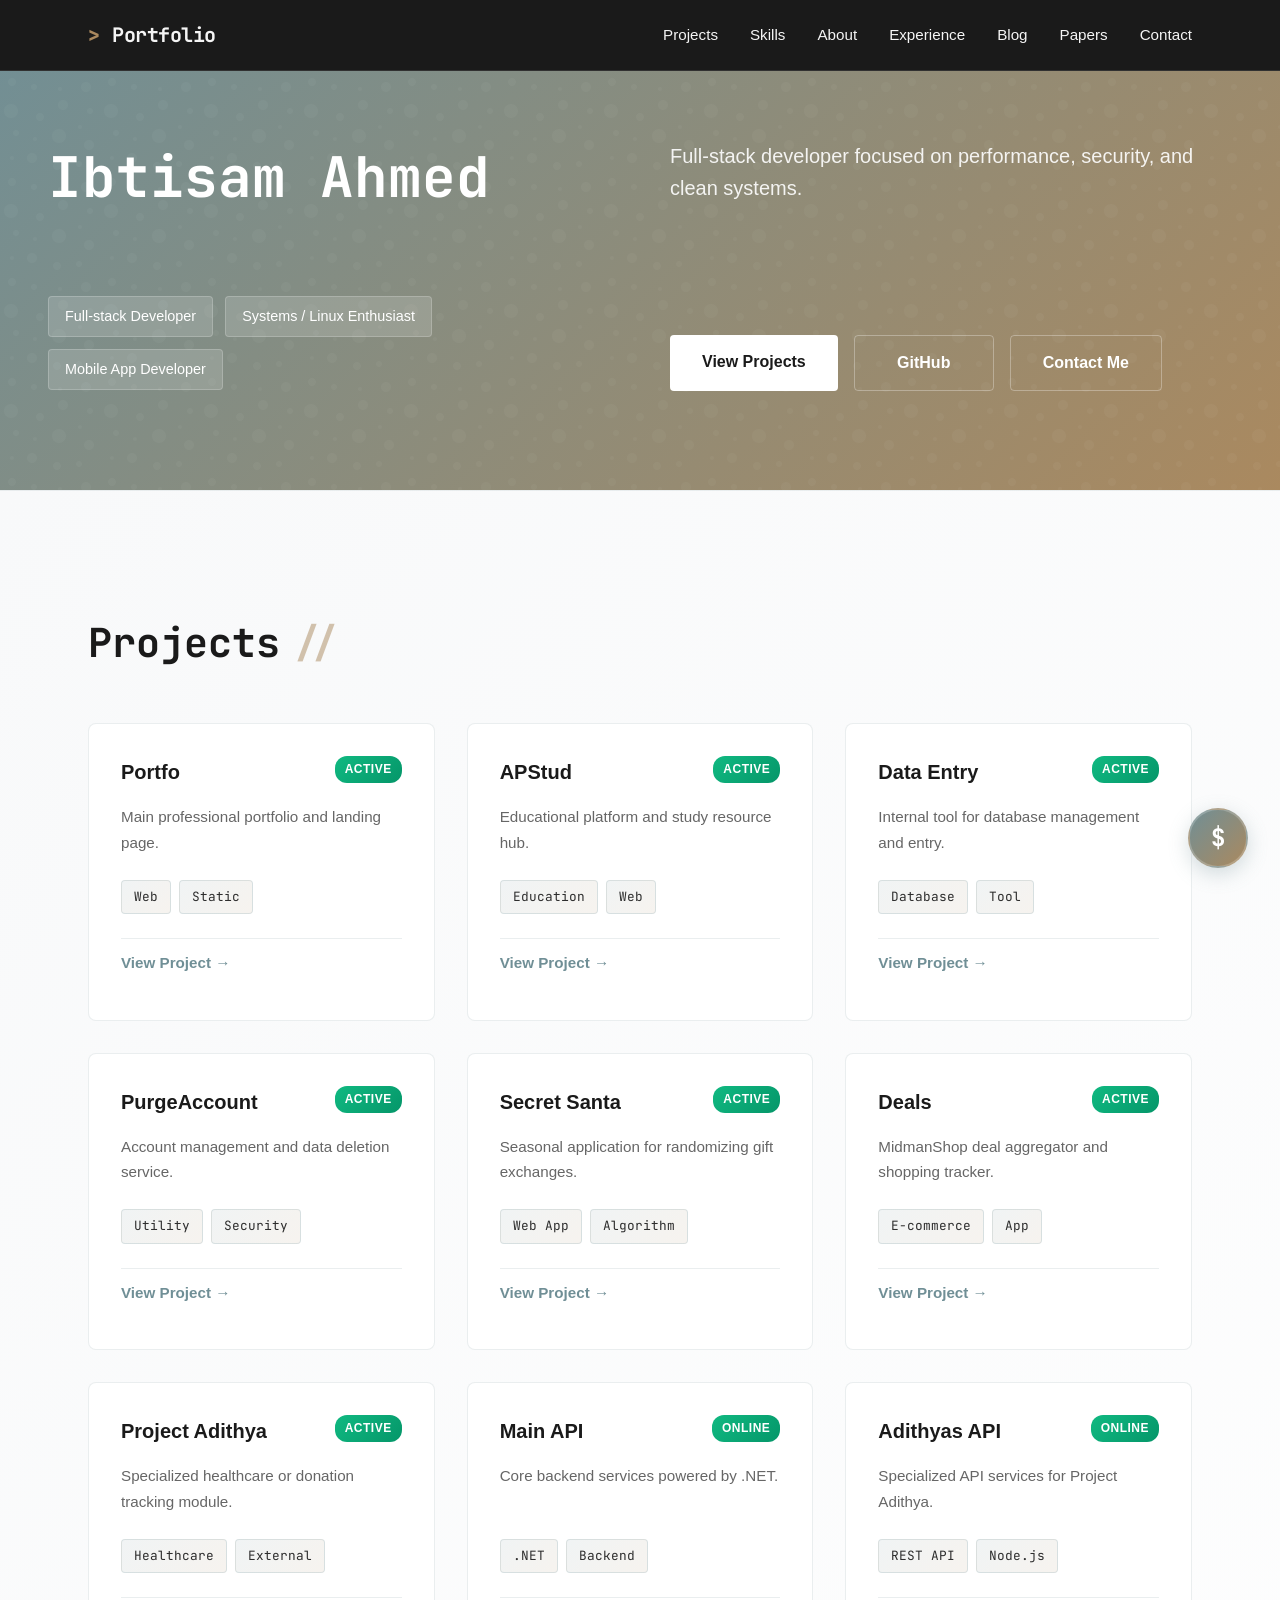
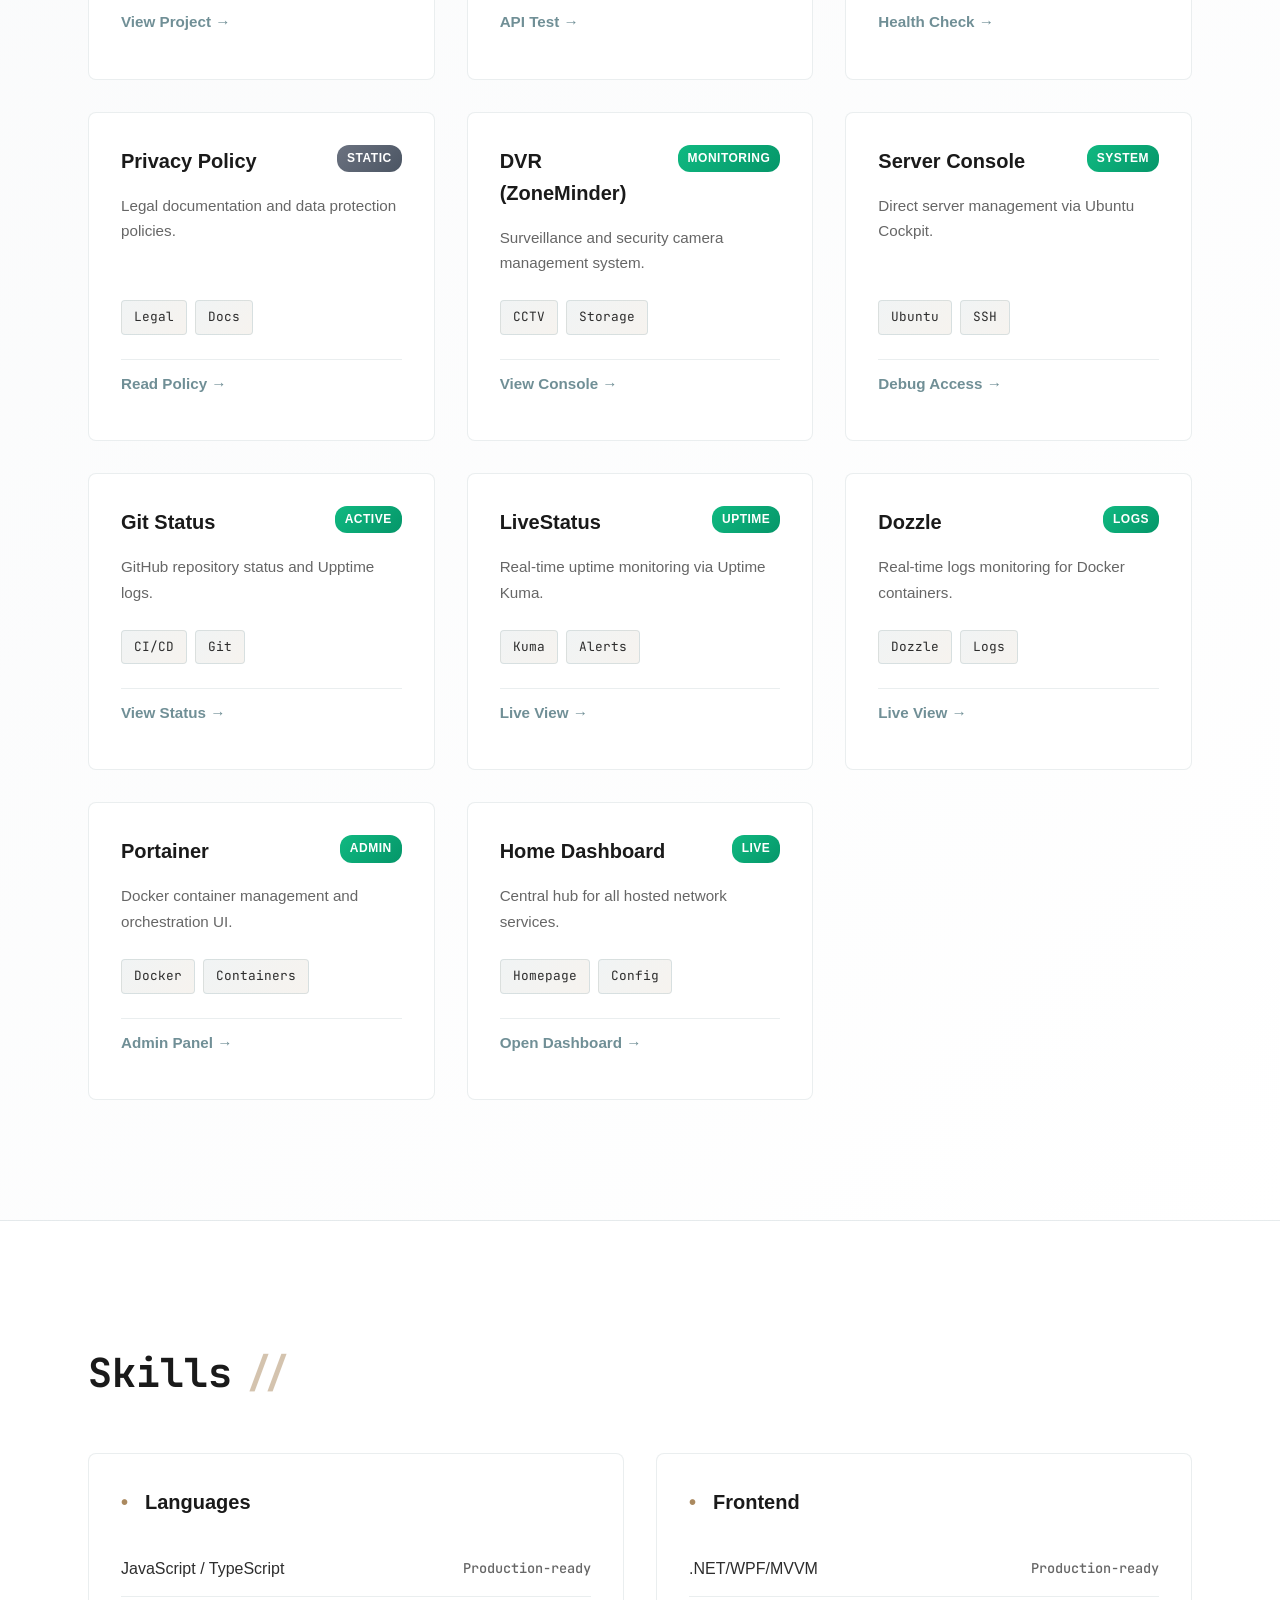
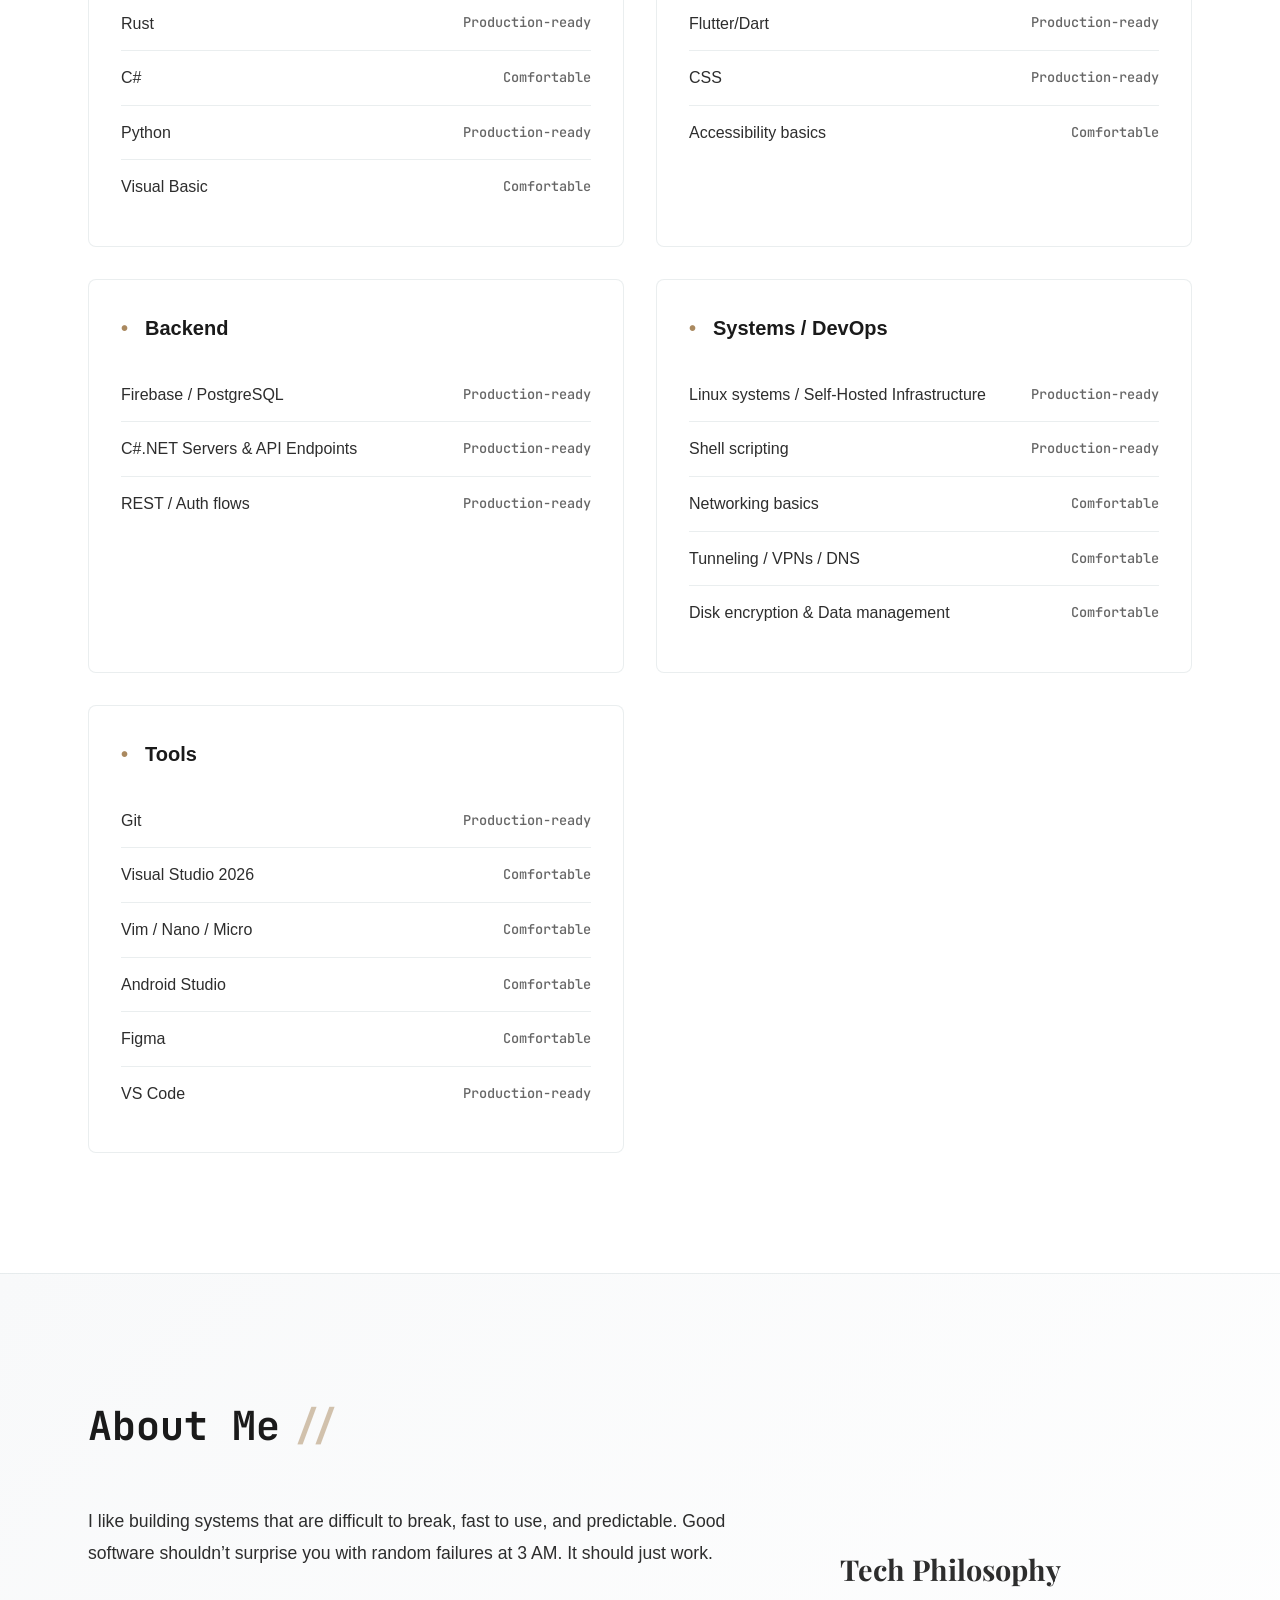
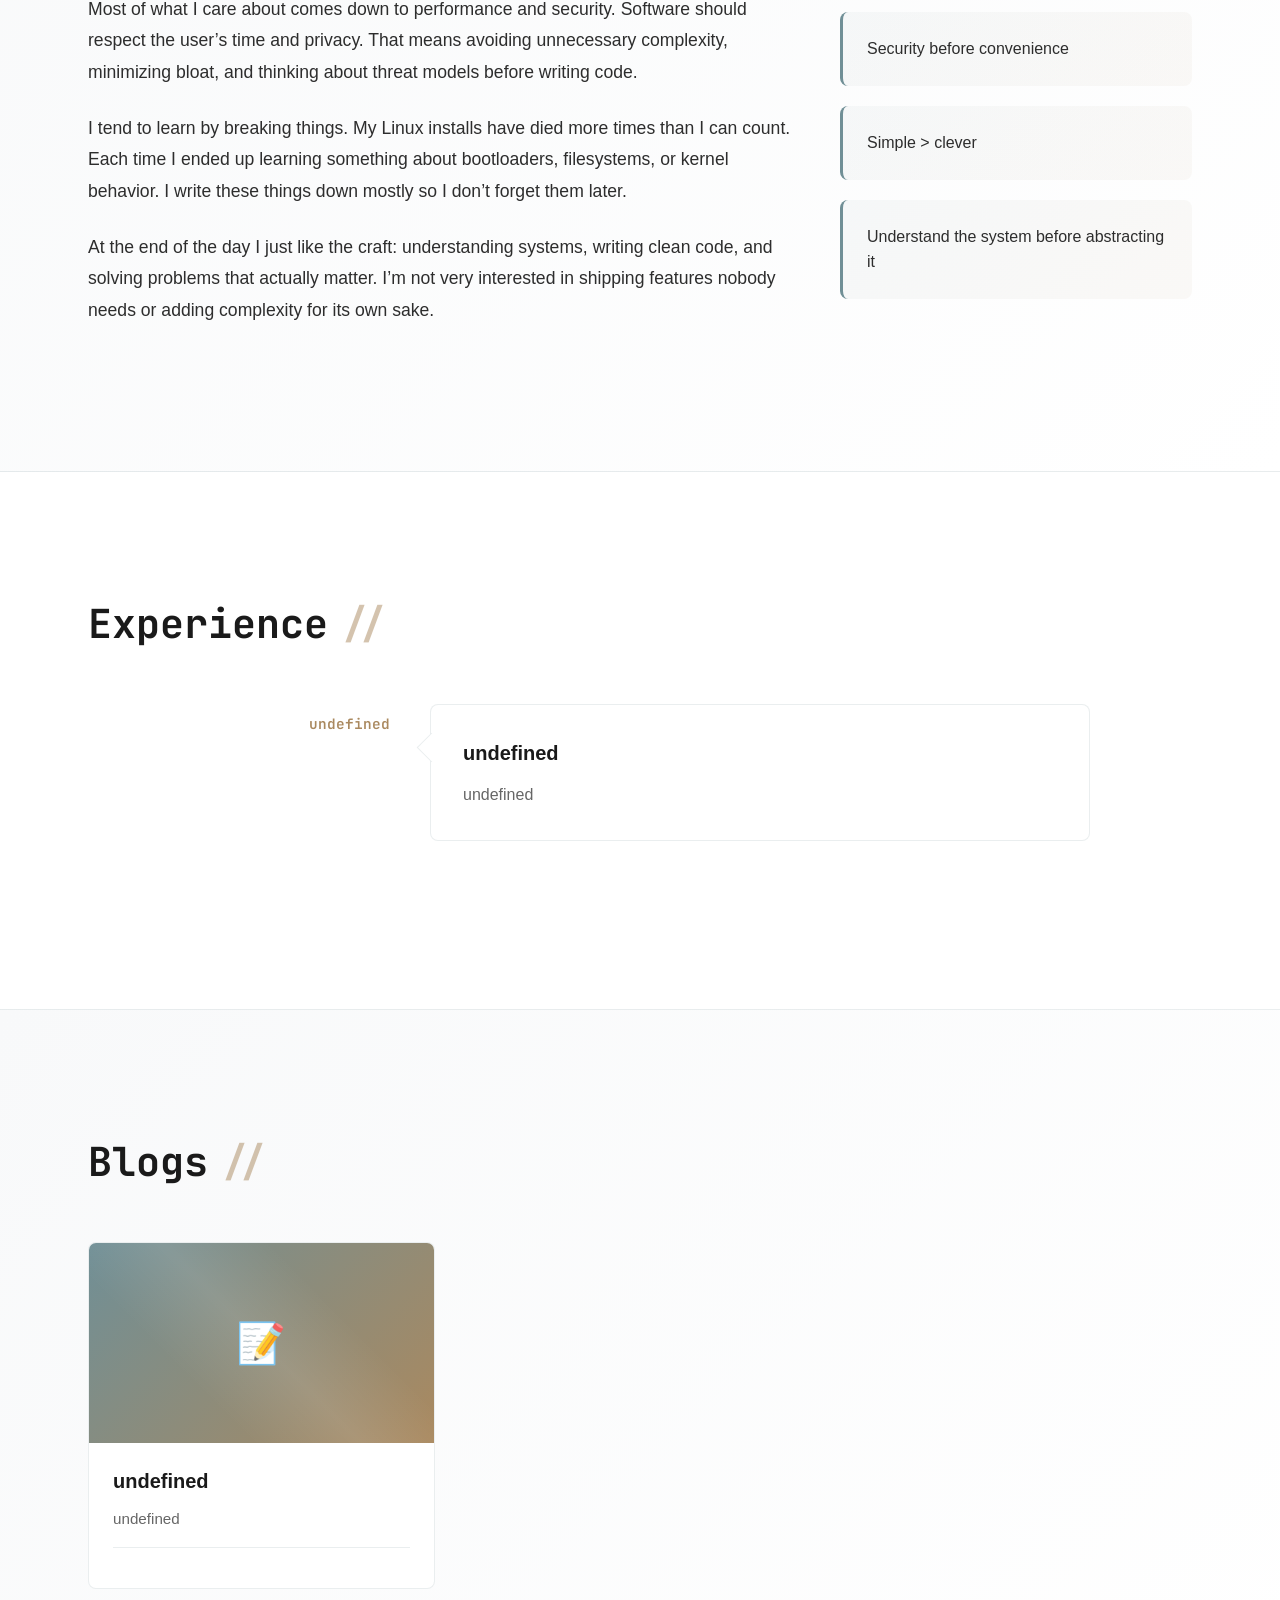
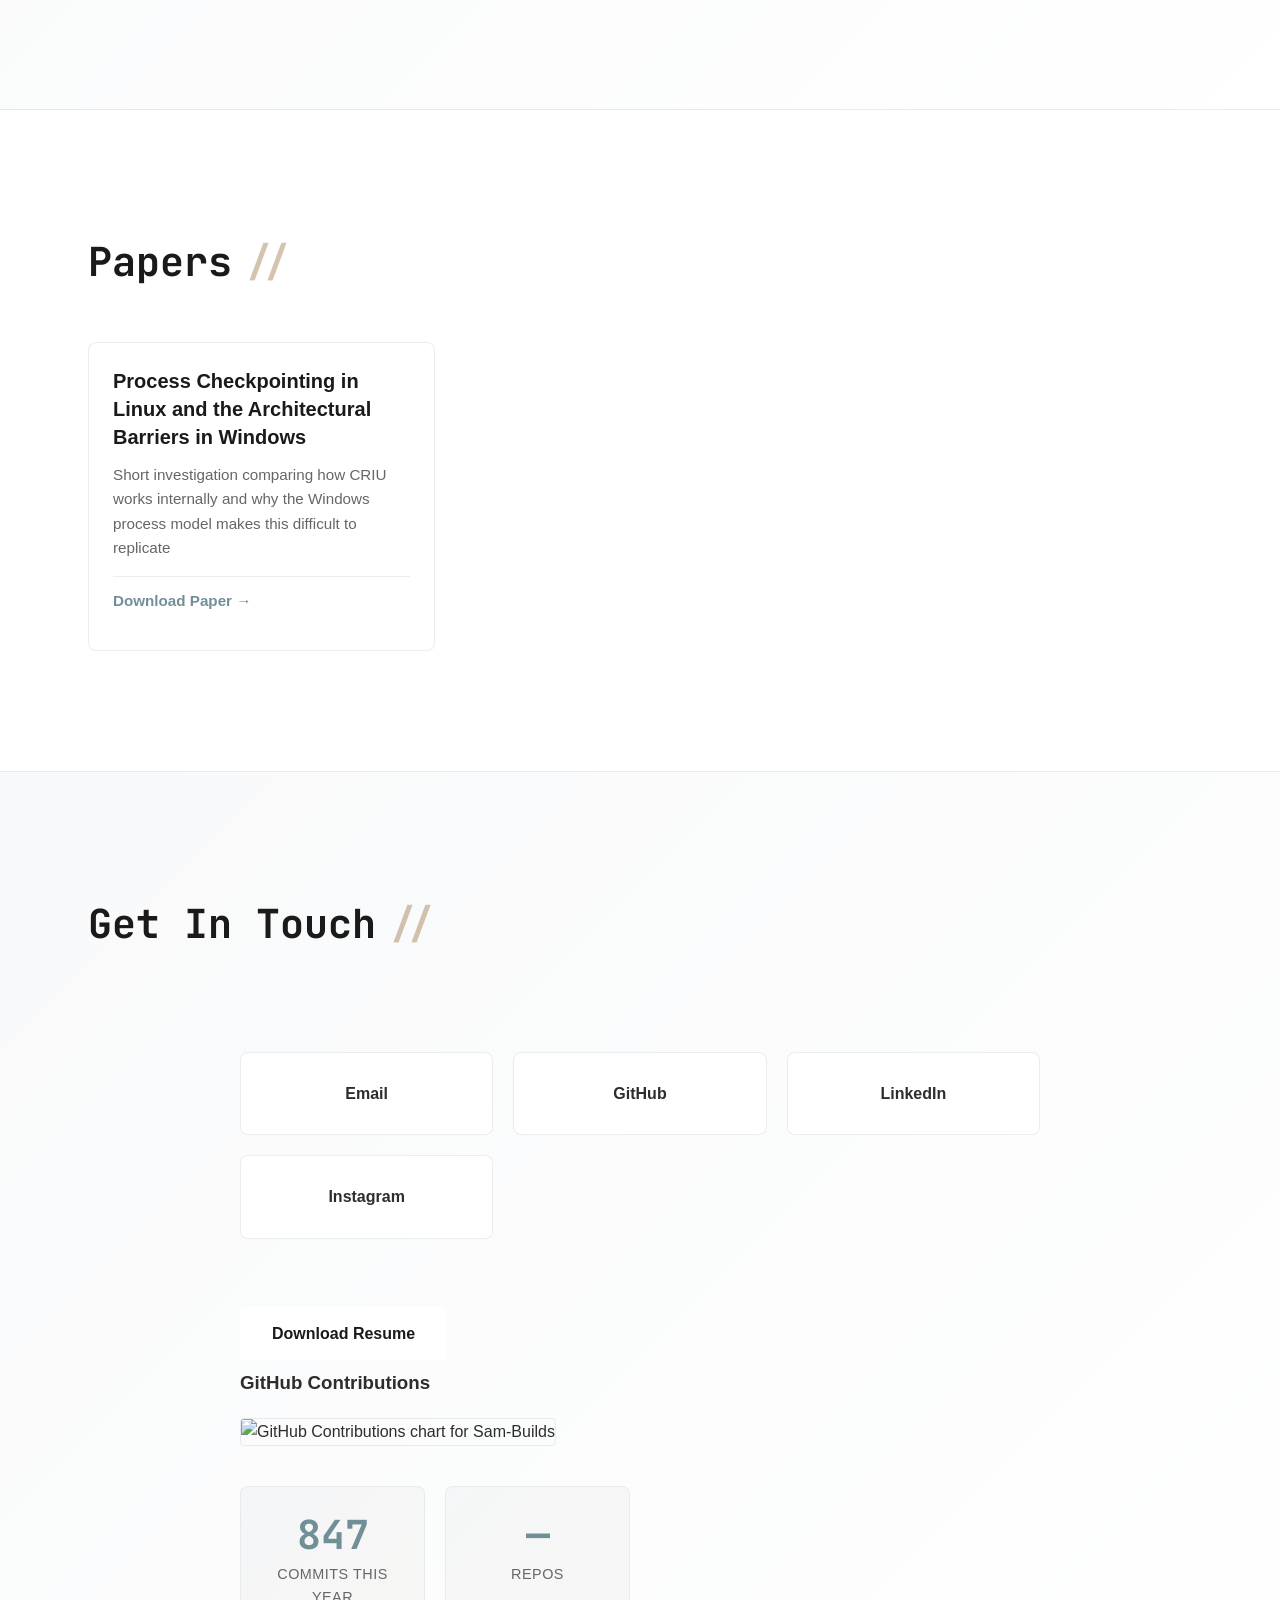
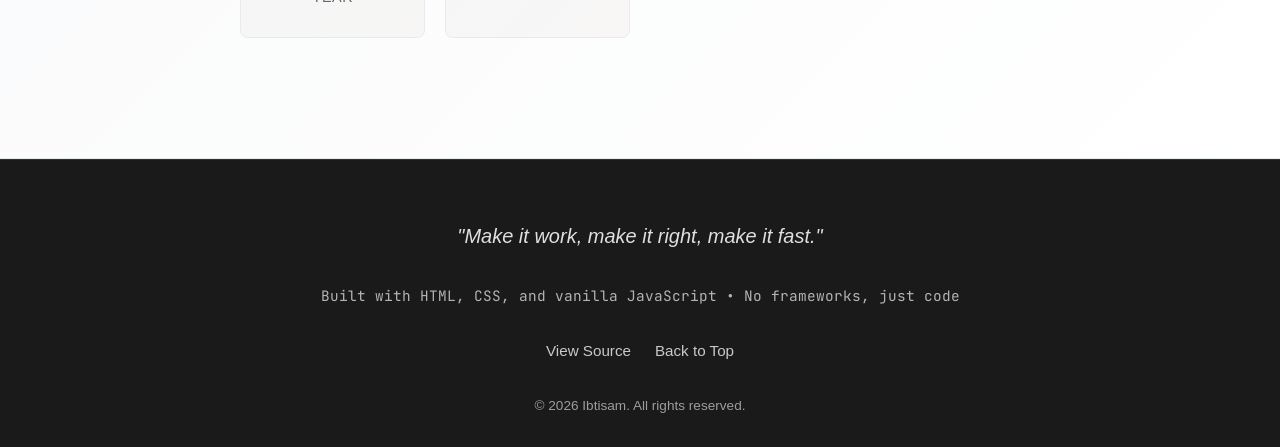
==== index.html @ 01027527 "Updated" ====
<!doctype html>
<html lang="en">
  <head>
    <meta charset="UTF-8" />
       <link rel="icon" type="image/svg+xml" href="/favicon.svg">

    <meta name="viewport" content="width=device-width, initial-scale=1.0" />
    <title>Sam - Full-stack DevDev</title>
    <link rel="preconnect" href="https://fonts.googleapis.com" />
    <link rel="preconnect" href="https://fonts.gstatic.com" crossorigin />
    <link
      href="https://fonts.googleapis.com/css2?family=Playfair+Display:wght@400;700;900&family=JetBrains+Mono:wght@400;600&family=Space+Mono:wght@400;700&display=swap"
      rel="stylesheet"
    />
    <style>
    :root {
  --gradient-start: #708f96;
  --gradient-end: #aa895f;
  --dark: #1a1a1a;
  --light: #f5f5f5;
  --accent: #aa895f;
  --text: #2d2d2d;
  --text-light: #666;
  --card-bg: #ffffff;
  --border: rgba(112, 143, 150, 0.15);
  --shadow: 0 4px 20px rgba(0, 0, 0, 0.08);
}

* {
  margin: 0;
  padding: 0;
  box-sizing: border-box;
}

html {
  font-size: 16px;
  scroll-behavior: smooth;
}

body {
  font-family: 'Inter', -apple-system, BlinkMacSystemFont, 'Segoe UI', Roboto, sans-serif;
  background: #f8f9fa;
  color: var(--text);
  line-height: 1.6;
  overflow-x: hidden;
  -webkit-font-smoothing: antialiased;
  -moz-osx-font-smoothing: grayscale;
}

/* Custom scrollbar - subtle quirk */
::-webkit-scrollbar {
  width: 8px;
}

::-webkit-scrollbar-track {
  background: #f1f1f1;
}

::-webkit-scrollbar-thumb {
  background: var(--gradient-start);
  border-radius: 4px;
}

::-webkit-scrollbar-thumb:hover {
  background: var(--gradient-end);
}

/* Container */
.container {
  width: 100%;
  max-width: 1200px;
  margin: 0 auto;
  padding: 0 24px;
}

/* Mobile-first breakpoints */
@media (min-width: 640px) { .container { padding: 0 32px; } }
@media (min-width: 1024px) { .container { padding: 0 48px; } }

/* Navigation */
nav {
  position: fixed;
  top: 0;
  width: 100%;
  background: var(--dark);
  z-index: 1000;
  border-bottom: 1px solid rgba(255, 255, 255, 0.1);
  padding: 0;
  transition: all 0.3s ease;
}

nav.scrolled {
  box-shadow: var(--shadow);
}

nav .container {
  display: flex;
  justify-content: space-between;
  align-items: center;
  height: 70px;
}

.logo {
  font-family: 'JetBrains Mono', monospace;
  font-size: 1.25rem;
  font-weight: 700;
  color: var(--light);
  text-decoration: none;
  letter-spacing: -0.5px;
  position: relative;
  padding-left: 24px;
}

.logo::before {
  content: '>';
  position: absolute;
  left: 0;
  color: var(--accent);
  font-weight: 900;
}

/* Desktop nav */
.nav-links {
  display: none;
  gap: 32px;
  list-style: none;
}

@media (min-width: 768px) {
  .nav-links {
    display: flex;
  }
}

.nav-links a {
  color: var(--light);
  text-decoration: none;
  font-size: 0.95rem;
  font-weight: 500;
  transition: color 0.3s;
  position: relative;
  padding: 4px 0;
}

.nav-links a::after {
  content: '';
  position: absolute;
  bottom: 0;
  left: 0;
  width: 0;
  height: 2px;
  background: linear-gradient(90deg, var(--gradient-start), var(--gradient-end));
  transition: width 0.3s;
}

.nav-links a:hover::after,
.nav-links a.active::after {
  width: 100%;
}

/* Mobile menu button */
.menu-toggle {
  display: block;
  background: none;
  border: none;
  color: var(--light);
  font-size: 1.5rem;
  cursor: pointer;
  padding: 8px;
  z-index: 1001;
}

@media (min-width: 768px) {
  .menu-toggle {
    display: none;
  }
}

/* Mobile menu overlay */
.mobile-menu {
  position: fixed;
  top: 70px;
  left: 0;
  width: 100%;
  background: var(--dark);
  z-index: 999;
  padding: 24px;
  transform: translateY(-100%);
  opacity: 0;
  transition: all 0.3s ease;
  border-top: 1px solid rgba(255, 255, 255, 0.1);
}

.mobile-menu.active {
  transform: translateY(0);
  opacity: 1;
}

.mobile-menu ul {
  list-style: none;
}

.mobile-menu li {
  margin-bottom: 20px;
}

.mobile-menu a {
  color: var(--light);
  text-decoration: none;
  font-size: 1.1rem;
  font-weight: 500;
  display: block;
  padding: 12px 0;
  border-bottom: 1px solid rgba(255, 255, 255, 0.1);
}

.mobile-menu a.active {
  color: var(--accent);
}

/* Sections */
section {
  padding: 80px 0;
  background: white;
}

section:nth-child(even) {
  background: linear-gradient(135deg, #f8f9fa 0%, #ffffff 100%);
  border-top: 1px solid var(--border);
  border-bottom: 1px solid var(--border);
}

@media (min-width: 768px) {
  section {
    padding: 120px 0;
  }
}

/* Hero Section */
.hero {
  padding: 140px 0 60px;
  background: linear-gradient(135deg, var(--gradient-start) 0%, var(--gradient-end) 100%);
  color: white;
  position: relative;
  overflow: hidden;
}

.hero::before {
  content: '';
  position: absolute;
  top: 0;
  left: 0;
  right: 0;
  bottom: 0;
  background: url("data:image/svg+xml,%3Csvg width='100' height='100' viewBox='0 0 100 100' xmlns='http://www.w3.org/2000/svg'%3E%3Cpath d='M11 18c3.866 0 7-3.134 7-7s-3.134-7-7-7-7 3.134-7 7 3.134 7 7 7zm48 25c3.866 0 7-3.134 7-7s-3.134-7-7-7-7 3.134-7 7 3.134 7 7 7zm-43-7c1.657 0 3-1.343 3-3s-1.343-3-3-3-3 1.343-3 3 1.343 3 3 3zm63 31c1.657 0 3-1.343 3-3s-1.343-3-3-3-3 1.343-3 3 1.343 3 3 3zM34 90c1.657 0 3-1.343 3-3s-1.343-3-3-3-3 1.343-3 3 1.343 3 3 3zm56-76c1.657 0 3-1.343 3-3s-1.343-3-3-3-3 1.343-3 3 1.343 3 3 3zM12 86c2.21 0 4-1.79 4-4s-1.79-4-4-4-4 1.79-4 4 1.79 4 4 4zm28-65c2.21 0 4-1.79 4-4s-1.79-4-4-4-4 1.79-4 4 1.79 4 4 4zm23-11c2.76 0 5-2.24 5-5s-2.24-5-5-5-5 2.24-5 5 2.24 5 5 5zm-6 60c2.21 0 4-1.79 4-4s-1.79-4-4-4-4 1.79-4 4 1.79 4 4 4zm29 22c2.76 0 5-2.24 5-5s-2.24-5-5-5-5 2.24-5 5 2.24 5 5 5zM32 63c2.76 0 5-2.24 5-5s-2.24-5-5-5-5 2.24-5 5 2.24 5 5 5zm57-13c2.76 0 5-2.24 5-5s-2.24-5-5-5-5 2.24-5 5 2.24 5 5 5zm-9-21c1.105 0 2-.895 2-2s-.895-2-2-2-2 .895-2 2 .895 2 2 2zM60 91c1.105 0 2-.895 2-2s-.895-2-2-2-2 .895-2 2 .895 2 2 2zM35 41c1.105 0 2-.895 2-2s-.895-2-2-2-2 .895-2 2 .895 2 2 2zM12 60c1.105 0 2-.895 2-2s-.895-2-2-2-2 .895-2 2 .895 2 2 2z' fill='%23ffffff' fill-opacity='0.03' fill-rule='evenodd'/%3E%3C/svg%3E");
  pointer-events: none;
}

.hero-content {
  position: relative;
      padding: 0 48px;

  z-index: 1;
}

@media (min-width: 768px) {
  .hero-content {
    display: grid;
    grid-template-columns: 1fr 1fr;
    gap: 60px;
    align-items: center;
  }
}

.hero-text {
  padding: 24px;
  text-align: left;
}

@media (max-width: 767px) {
  .hero-text {
    margin-bottom: 40px;
  }
}

h1 {
  font-family: 'JetBrains Mono', monospace;
  font-size: 2.5rem;
  font-weight: 700;
  color: white;
  margin-bottom: 20px;
  line-height: 1.2;
}

@media (min-width: 768px) {
  h1 {
    font-size: 3.5rem;
  }
}

.tagline {
  font-size: 1.25rem;
  opacity: 0.9;
  margin-bottom: 32px;
  font-weight: 400;
  max-width: 600px;
}

/* Roles - Not centered on mobile */
.roles {
  display: flex;
  flex-wrap: wrap;
  gap: 12px;
  margin-bottom: 40px;
  justify-content: flex-start;
}

.role-badge {
  background: rgba(255, 255, 255, 0.15);
  color: white;
  padding: 8px 16px;
  border-radius: 4px;
  font-size: 0.9rem;
  font-weight: 500;
  border: 1px solid rgba(255, 255, 255, 0.2);
  transition: all 0.3s;
}

.role-badge:hover {
  background: rgba(255, 255, 255, 0.25);
  transform: translateY(-2px);
}

/* CTA Buttons */
.cta-buttons {
  display: flex;
  flex-wrap: wrap;
  gap: 16px;
  justify-content: flex-start;
}

.btn {
  padding: 14px 32px;
  border: none;
  border-radius: 4px;
  font-family: 'Inter', sans-serif;
  font-size: 1rem;
  font-weight: 600;
  cursor: pointer;
  transition: all 0.3s;
  text-decoration: none;
  display: inline-block;
  text-align: center;
  min-width: 140px;
}

.btn-primary {
  background: white;
  color: var(--dark);
  position: relative;
  overflow: hidden;
}

.btn-primary::before {
  content: '';
  position: absolute;
  top: 0;
  left: -100%;
  width: 100%;
  height: 100%;
  background: linear-gradient(90deg, transparent, rgba(255, 255, 255, 0.4), transparent);
  transition: left 0.7s;
}

.btn-primary:hover::before {
  left: 100%;
}

.btn-primary:hover {
  background: var(--light);
  transform: translateY(-2px);
  box-shadow: 0 6px 20px rgba(0, 0, 0, 0.15);
}

.btn-secondary {
  background: transparent;
  color: white;
  border: 1px solid rgba(255, 255, 255, 0.3);
}

.btn-secondary:hover {
  background: rgba(255, 255, 255, 0.1);
  border-color: white;
  transform: translateY(-2px);
}

/* Hero visual - subtle quirk */
.hero-visual {
  position: relative;
}

.hero-visual::before {
  content: '';
  position: absolute;
  top: -20px;
  right: -20px;
  width: 100%;
  height: 100%;
  background: linear-gradient(135deg, rgba(255, 255, 255, 0.1) 0%, transparent 50%);
  border-radius: 8px;
  z-index: -1;
}

/* Section Headers */
.section-title {
  font-family: 'JetBrains Mono', monospace;
  font-size: 2rem;
  font-weight: 700;
  margin-bottom: 48px;
  color: var(--dark);
  position: relative;
  display: inline-block;
  padding-right: 60px;
}

@media (min-width: 768px) {
  .section-title {
    font-size: 2.5rem;
  }
}

.section-title::after {
  content: '//';
  position: absolute;
  right: 0;
  top: 0;
  color: var(--accent);
  opacity: 0.5;
}

/* Projects Section */
.projects {
  background: white;
}

.projects-grid {
  display: grid;
  grid-template-columns: 1fr;
  gap: 32px;
}

@media (min-width: 640px) {
  .projects-grid {
    grid-template-columns: repeat(2, 1fr);
  }
}

@media (min-width: 1024px) {
  .projects-grid {
    grid-template-columns: repeat(3, 1fr);
  }
}

.project-card {
  background: var(--card-bg);
  border-radius: 8px;
  border: 1px solid var(--border);
  padding: 32px;
  transition: all 0.3s;
  height: 100%;
  display: flex;
  flex-direction: column;
  position: relative;
  overflow: hidden;
}

.project-card::before {
  content: '';
  position: absolute;
  top: 0;
  left: 0;
  width: 4px;
  height: 100%;
  background: linear-gradient(180deg, var(--gradient-start), var(--gradient-end));
  transform: scaleY(0);
  transition: transform 0.3s;
}

.project-card:hover::before {
  transform: scaleY(1);
}

.project-card:hover {
  border-color: var(--gradient-start);
  box-shadow: var(--shadow);
  transform: translateY(-4px);
}

.project-header {
  display: flex;
  justify-content: space-between;
  align-items: flex-start;
  margin-bottom: 16px;
}

.project-title {
  font-family: 'Inter', sans-serif;
  font-size: 1.25rem;
  font-weight: 600;
  color: var(--dark);
  margin-right: 16px;
}

.project-status {
  font-size: 0.75rem;
  padding: 4px 10px;
  border-radius: 12px;
  font-weight: 600;
  text-transform: uppercase;
  letter-spacing: 0.5px;
  white-space: nowrap;
}

.status-active { 
  background: linear-gradient(135deg, #10b981, #059669);
  color: white;
}
.status-archived { 
  background: linear-gradient(135deg, #6b7280, #4b5563);
  color: white;
}
.status-experimental { 
  background: linear-gradient(135deg, #f59e0b, #d97706);
  color: white;
}

.project-description {
  color: var(--text-light);
  margin-bottom: 24px;
  font-size: 0.95rem;
  line-height: 1.7;
  flex-grow: 1;
}

.tech-stack {
  display: flex;
  flex-wrap: wrap;
  gap: 8px;
  margin-bottom: 24px;
}

.tech-badge {
  background: linear-gradient(135deg, rgba(112, 143, 150, 0.1), rgba(170, 137, 95, 0.1));
  padding: 6px 12px;
  border-radius: 4px;
  font-size: 0.8rem;
  font-family: 'JetBrains Mono', monospace;
  color: var(--text);
  border: 1px solid rgba(112, 143, 150, 0.2);
}

.project-link {
  display: inline-flex;
  align-items: center;
  gap: 8px;
  color: var(--gradient-start);
  text-decoration: none;
  font-weight: 600;
  font-size: 0.95rem;
  transition: all 0.3s;
  padding: 12px 0;
  border-top: 1px solid var(--border);
  margin-top: auto;
}

.project-link:hover {
  color: var(--gradient-end);
  gap: 12px;
}

/* Skills Section */
.skills-grid {
  display: grid;
  grid-template-columns: 1fr;
  gap: 32px;
}

@media (min-width: 768px) {
  .skills-grid {
    grid-template-columns: repeat(2, 1fr);
  }
}

.skill-category {
  background: var(--card-bg);
  border: 1px solid var(--border);
  padding: 32px;
  border-radius: 8px;
  position: relative;
}

.skill-category h3 {
  font-family: 'Inter', sans-serif;
  font-size: 1.25rem;
  margin-bottom: 24px;
  color: var(--dark);
  font-weight: 600;
  position: relative;
  padding-left: 24px;
}

.skill-category h3::before {
  content: '•';
  position: absolute;
  left: 0;
  color: var(--accent);
  font-weight: 900;
}

.skill-item {
  display: flex;
  justify-content: space-between;
  align-items: center;
  padding: 14px 0;
  border-bottom: 1px solid var(--border);
}

.skill-item:last-child {
  border-bottom: none;
}

.skill-name {
  font-weight: 500;
  color: var(--text);
}

.skill-level {
  font-size: 0.85rem;
  color: var(--text-light);
  font-weight: 500;
  font-family: 'JetBrains Mono', monospace;
}

/* About Section */
.about-content {
  display: grid;
  grid-template-columns: 1fr;
  gap: 48px;
}

@media (min-width: 768px) {
  .about-content {
    grid-template-columns: 2fr 1fr;
  }
}

.about-text {
  font-size: 1.1rem;
  line-height: 1.8;
  color: var(--text);
}

.about-text p {
  margin-bottom: 24px;
}

/* Philosophy cards in sidebar on desktop, below on mobile */
.philosophy-grid {
  display: grid;
  grid-template-columns: 1fr;
  gap: 20px;
}

@media (min-width: 768px) {
  .philosophy-grid {
    grid-template-columns: 1fr;
  }
}

.philosophy-card {
  background: linear-gradient(135deg, rgba(112, 143, 150, 0.05), rgba(170, 137, 95, 0.05));
  padding: 24px;
  border-radius: 8px;
  border-left: 3px solid var(--gradient-start);
  font-size: 1rem;
  font-weight: 500;
  color: var(--text);
  transition: all 0.3s;
}

.philosophy-card:hover {
  transform: translateX(4px);
  background: linear-gradient(135deg, rgba(112, 143, 150, 0.1), rgba(170, 137, 95, 0.1));
}

/* Timeline */
.timeline {
  max-width: 900px;
  margin: 0 auto;
  position: relative;
}

@media (max-width: 767px) {
  .timeline::before {
    content: '';
    position: absolute;
    left: 24px;
    top: 0;
    bottom: 0;
    width: 2px;
    background: linear-gradient(180deg, var(--gradient-start), var(--gradient-end));
  }
}

.timeline-item {
  position: relative;
  padding-left: 72px;
  margin-bottom: 48px;
}

@media (min-width: 768px) {
  .timeline-item {
    padding-left: 0;
    display: grid;
    grid-template-columns: 200px 1fr;
    gap: 40px;
    align-items: start;
  }
}

@media (max-width: 767px) {
  .timeline-item::before {
    content: '';
    position: absolute;
    left: 16px;
    top: 8px;
    width: 16px;
    height: 16px;
    background: white;
    border: 3px solid var(--gradient-start);
    border-radius: 50%;
  }
}

.timeline-date {
  font-family: 'JetBrains Mono', monospace;
  color: var(--gradient-end);
  font-weight: 600;
  font-size: 0.9rem;
  margin-bottom: 8px;
}

@media (min-width: 768px) {
  .timeline-date {
    text-align: right;
    padding-top: 8px;
  }
}

.timeline-content {
  background: var(--card-bg);
  border: 1px solid var(--border);
  padding: 24px;
  border-radius: 8px;
  position: relative;
}

@media (min-width: 768px) {
  .timeline-content {
    padding: 32px;
  }
  
  .timeline-content::before {
    content: '';
    position: absolute;
    left: -10px;
    top: 32px;
    width: 20px;
    height: 20px;
    background: var(--card-bg);
    border-left: 1px solid var(--border);
    border-bottom: 1px solid var(--border);
    transform: rotate(45deg);
  }
}

.timeline-title {
  font-family: 'Inter', sans-serif;
  font-size: 1.25rem;
  font-weight: 600;
  margin-bottom: 12px;
  color: var(--dark);
}

.timeline-description {
  color: var(--text-light);
  line-height: 1.7;
}

/* Blog Section */
.blog-grid {
  display: grid;
  grid-template-columns: 1fr;
  gap: 32px;
}

@media (min-width: 640px) {
  .blog-grid {
    grid-template-columns: repeat(2, 1fr);
  }
}

@media (min-width: 1024px) {
  .blog-grid {
    grid-template-columns: repeat(3, 1fr);
  }
}

.blog-card {
  background: var(--card-bg);
  border: 1px solid var(--border);
  border-radius: 8px;
  overflow: hidden;
  transition: all 0.3s;
  height: 100%;
  display: flex;
  flex-direction: column;
}

.blog-card:hover {
  border-color: var(--gradient-start);
  box-shadow: var(--shadow);
  transform: translateY(-4px);
}

.blog-image {
  width: 100%;
  height: 200px;
  background: linear-gradient(135deg, var(--gradient-start), var(--gradient-end));
  display: flex;
  align-items: center;
  justify-content: center;
  color: white;
  font-size: 2.5rem;
  position: relative;
  overflow: hidden;
}

.blog-image::after {
  content: '';
  position: absolute;
  top: 0;
  left: 0;
  right: 0;
  bottom: 0;
  background: linear-gradient(45deg, transparent 30%, rgba(255, 255, 255, 0.1) 50%, transparent 70%);
  animation: shimmer 3s infinite;
}

@keyframes shimmer {
  0% { transform: translateX(-100%); }
  100% { transform: translateX(100%); }
}

.blog-content {
  padding: 24px;
  flex-grow: 1;
  display: flex;
  flex-direction: column;
}

.blog-title {
  font-family: 'Inter', sans-serif;
  font-size: 1.25rem;
  font-weight: 600;
  margin-bottom: 12px;
  color: var(--dark);
  line-height: 1.4;
}

.blog-excerpt {
  color: var(--text-light);
  font-size: 0.95rem;
  margin-bottom: 16px;
  line-height: 1.6;
  flex-grow: 1;
}

.blog-meta {
  display: flex;
  justify-content: space-between;
  align-items: center;
  margin-top: auto;
  padding-top: 16px;
  border-top: 1px solid var(--border);
}

.blog-date {
  font-size: 0.85rem;
  color: var(--text-light);
  font-weight: 500;
  font-family: 'JetBrains Mono', monospace;
}

.blog-read-time {
  font-size: 0.85rem;
  color: var(--accent);
  font-weight: 500;
}

/* Contact Section */
.contact-content {
  max-width: 800px;
  margin: 0 auto;
}

.contact-intro {
  font-size: 1.1rem;
  color: var(--text);
  margin-bottom: 48px;
  text-align: center;
  max-width: 600px;
  margin-left: auto;
  margin-right: auto;
}

.contact-links {
  display: grid;
  grid-template-columns: repeat(auto-fit, minmax(200px, 1fr));
  gap: 20px;
  margin: 48px 0;
}

@media (max-width: 639px) {
  .contact-links {
    grid-template-columns: 1fr;
  }
}

.contact-link {
  background: var(--card-bg);
  padding: 28px 24px;
  border-radius: 8px;
  text-decoration: none;
  color: var(--text);
  transition: all 0.3s;
  border: 1px solid var(--border);
  font-weight: 600;
  display: flex;
  flex-direction: column;
  align-items: center;
  gap: 12px;
  text-align: center;
}

.contact-link:hover {
  border-color: var(--gradient-start);
  background: linear-gradient(135deg, var(--card-bg), rgba(112, 143, 150, 0.05));
  transform: translateY(-4px);
  box-shadow: var(--shadow);
}


.terminal-trigger {
  position: fixed;
  bottom: 32px;
  right: 32px;
  width: 60px;
  height: 60px;
  border-radius: 50%;
  background: linear-gradient(135deg, var(--gradient-start), var(--gradient-end));
  color: white;
  display: flex;
  align-items: center;
  justify-content: center;
  font-size: 1.5rem;
  font-weight: 700;
  cursor: pointer;
  box-shadow: 0 6px 20px rgba(112, 143, 150, 0.3);
  z-index: 998;
  transition: all 0.3s cubic-bezier(0.175, 0.885, 0.32, 1.275);
  border: 2px solid rgba(255, 255, 255, 0.2);
  font-family: 'JetBrains Mono', monospace;
  overflow: hidden;
}

.terminal-trigger::before {
  content: '';
  position: absolute;
  top: 0;
  left: 0;
  width: 100%;
  height: 100%;
  background: linear-gradient(135deg, var(--gradient-end), var(--gradient-start));
  opacity: 0;
  transition: opacity 0.3s;
  border-radius: 50%;
}

.terminal-trigger:hover {
  transform: scale(1.1) translateY(-4px);
  box-shadow: 0 10px 30px rgba(112, 143, 150, 0.5);
}

.terminal-trigger:hover::before {
  opacity: 1;
}

.terminal-trigger span {
  position: relative;
  z-index: 1;
  transition: transform 0.3s;
}

.terminal-trigger:hover span {
  transform: scale(1.2);
}

.contact-icon {
  font-size: 2rem;
  color: var(--gradient-start);
}

/* GitHub Stats */
.github-stats {
  background: var(--card-bg);
  border: 1px solid var(--border);
  padding: 40px;
  border-radius: 8px;
  margin-top: 48px;
}

.github-chart {
  width: 100%;
  height: auto;
  border-radius: 4px;
  margin-top: 20px;
  border: 1px solid var(--border);
}

.stats-grid {
  display: grid;
  grid-template-columns: repeat(2, 1fr);
  gap: 20px;
  margin-top: 40px;
}

@media (min-width: 768px) {
  .stats-grid {
    grid-template-columns: repeat(4, 1fr);
  }
}

.stat-card {
  background: linear-gradient(135deg, rgba(112, 143, 150, 0.05), rgba(170, 137, 95, 0.05));
  padding: 28px 20px;
  border-radius: 8px;
  text-align: center;
  border: 1px solid rgba(112, 143, 150, 0.1);
  transition: all 0.3s;
}

.stat-card:hover {
  transform: translateY(-2px);
  border-color: var(--gradient-start);
}

.stat-number {
  font-family: 'JetBrains Mono', monospace;
  font-size: 2.5rem;
  font-weight: 700;
  color: var(--gradient-start);
  margin-bottom: 8px;
  line-height: 1;
}

.stat-label {
  color: var(--text-light);
  font-size: 0.9rem;
  font-weight: 500;
  text-transform: uppercase;
  letter-spacing: 0.5px;
}

/* Footer */
footer {
  background: var(--dark);
  color: var(--light);
  padding: 60px 0 30px;
  border-top: 1px solid rgba(255, 255, 255, 0.1);
}

.footer-content {
  max-width: 800px;
  margin: 0 auto;
}

.footer-quote {
  font-size: 1.25rem;
  opacity: 0.9;
  margin-bottom: 32px;
  font-style: italic;
  line-height: 1.6;
  text-align: center;
  font-family: 'Inter', sans-serif;
}

.footer-tech {
  margin: 24px 0;
  font-size: 0.9rem;
  opacity: 0.7;
  font-family: 'JetBrains Mono', monospace;
  text-align: center;
}

.footer-links {
  display: flex;
  justify-content: center;
  flex-wrap: wrap;
  gap: 24px;
  margin: 32px 0;
}

.footer-links a {
  color: var(--light);
  text-decoration: none;
  opacity: 0.8;
  transition: all 0.3s;
  font-weight: 500;
  font-size: 0.95rem;
}

.footer-links a:hover {
  opacity: 1;
  color: var(--accent);
}

.copyright {
  margin-top: 32px;
  font-size: 0.85rem;
  opacity: 0.6;
  text-align: center;
}

/* Utility Classes */
.text-left { text-align: left; }
.text-right { text-align: right; }
.text-center { text-align: center; }

.mb-1 { margin-bottom: 8px; }
.mb-2 { margin-bottom: 16px; }
.mb-3 { margin-bottom: 24px; }
.mb-4 { margin-bottom: 32px; }

.mt-1 { margin-top: 8px; }
.mt-2 { margin-top: 16px; }
.mt-3 { margin-top: 24px; }
.mt-4 { margin-top: 32px; }

.px-1 { padding-left: 8px; padding-right: 8px; }
.px-2 { padding-left: 16px; padding-right: 16px; }
.px-3 { padding-left: 24px; padding-right: 24px; }
.px-4 { padding-left: 32px; padding-right: 32px; }

/* Print styles */
@media print {
  .menu-toggle,
  .mobile-menu,
  .cta-buttons,
  .contact-links,
  .footer-links {
    display: none;
  }
  
  body {
    background: white;
    color: black;
  }
  
  section {
    padding: 40px 0;
    break-inside: avoid;
  }
}
    </style>
  </head>
  <body>
    <div class="grain-overlay"></div>

    <!-- Navigation -->
    <nav>
      <div class="container">
        <a href="#" class="logo">Portfolio</a>
        <ul class="nav-links">
          <li><a href="#projects">Projects</a></li>
          <li><a href="#skills">Skills</a></li>
          <li><a href="#about">About</a></li>
          <li><a href="#experience">Experience</a></li>
          <li><a href="#blog">Blog</a></li>
          <li><a href="#papers">Papers</a></li>
          <li><a href="#contact">Contact</a></li>
        </ul>
      </div>
    </nav>

    <!-- Hero Section -->
    <section class="hero" id="home">
      <div class="hero-content">
        <h1>Ibtisam Ahmed</h1>
        <p class="tagline">
          Full-stack developer focused on performance, security, and clean
          systems.
        </p>
        <div class="roles">
          <span class="role-badge">Full-stack Developer</span>
          <span class="role-badge">Systems / Linux Enthusiast</span>
          <span class="role-badge">Mobile App Developer</span>
        </div>
        <div class="cta-buttons">
          <a href="#projects" class="btn btn-primary">View Projects</a>
          <a
            href="https://github.com/Sam-Builds"
            class="btn btn-secondary"
            target="_blank"
            >GitHub</a
          >
          <a href="#contact" class="btn btn-secondary">Contact Me</a>
        </div>
      </div>
      <div class="scroll-indicator"></div>
    </section>

    <!-- Projects Section -->
    <section class="projects" id="projects">
      <div class="container">
        <h2 class="section-title">Projects</h2>

        <!-- <div class="project-filter">
          <button class="filter-btn active" data-filter="all">All</button>
          <button class="filter-btn" data-filter="web">Web Apps</button>
          <button class="filter-btn" data-filter="mobile">Mobile Apps</button>
          <button class="filter-btn" data-filter="tools">
            Tools / Utilities
          </button>
          <button class="filter-btn" data-filter="experiments">
            Experiments
          </button>
        </div> -->

        <div class="projects-grid" id="projectsGrid"></div>
      </div>
    </section>

    <!-- Skills Section -->
    <section id="skills">
      <div class="container">
        <h2 class="section-title">Skills</h2>
        <div class="skills-grid" id="skillsGrid"></div>
      </div>
    </section>

    <!-- About Section -->
    <section id="about">
      <div class="container">
        <h2 class="section-title">About Me</h2>
        <div class="about-content">
          <div class="about-text" id="aboutText"></div>
          <div>
            <h3
              style="
                font-family: &quot;Playfair Display&quot;, serif;
                font-size: 1.8rem;
                margin-top: 40px;
                margin-bottom: 20px;
              "
            >
              Tech Philosophy
            </h3>
            <div class="philosophy-grid" id="philosophyGrid"></div>
          </div>
        </div>
      </div>
    </section>

    <section id="experience">
      <div class="container">
        <h2 class="section-title">Experience</h2>
        <div class="timeline" id="experienceTimeline"></div>
      </div>
    </section>

    <section id="blog">
      <div class="container">
        <h2 class="section-title">Blogs</h2>
        <div class="blog-grid" id="blogGrid"></div>
      </div>
    </section>

    <section id="papers">
      <div class="container">
        <h2 class="section-title">Papers</h2>
        <div class="blog-grid" id="papersGrid"></div>
      </div>
    </section>

    <!-- Contact Section -->
    <section id="contact">
      <div class="container">
        <h2 class="section-title">Get In Touch</h2>
        <div class="contact-content">
          <div class="contact-links">
            <a href="mailto:contact@samstack.site" class="contact-link"
              >Email</a
            >
            <a
              href="https://github.com/Sam-Builds"
              class="contact-link"
              target="_blank"
              >GitHub</a
            >
            <a
              href="https://www.linkedin.com/in/sam-devstack/"
              class="contact-link"
              target="_blank"
              >LinkedIn</a
            >
            <a
              href="https://instagram.com/ibtisam02496"
              class="contact-link"
              target="_blank"
              >Instagram</a
            >
          </div>
          <a href="/downloads/resume.pdf" class="btn btn-primary" style="margin-top: 20px"
            >Download Resume</a
          >

          <div class="github-contrib">
            <h3>GitHub Contributions</h3>
      <img    class="github-chart" src="https://ghchart.rshah.org/Sam-Builds" alt="GitHub Contributions chart for Sam-Builds">

          </div>

          <div class="stats-grid">
            <div class="stat-card">
              <div class="stat-number">847</div>
              <div class="stat-label">Commits this year</div>
          <div>
  <!-- <p>Repos: <span id="repos">—</span></p>
  <p>Followers: <span id="followers">—</span></p> -->
</div>

            </div>
            <div class="stat-card">
              <div class="stat-number"><span id="repos">—</span></div>
              <div class="stat-label">Repos</div>
            </div>
            <!-- <div class="stat-card">
              <div class="stat-number">10K+</div>
              <div class="stat-label">Users reached</div>
            </div> -->
          </div>
        </div>
      </div>
    </section>

    <!-- Footer -->
    <footer>
      <div class="footer-content">
        <div class="footer-quote">
          "Make it work, make it right, make it fast."
        </div>
        <div class="footer-tech">
          Built with HTML, CSS, and vanilla JavaScript • No frameworks, just
          code
        </div>
        <div class="footer-links">
          <a href="https://github.com/Sam-Builds/portfolio">View Source</a>
          <a href="#home">Back to Top</a>
        </div>
        <div class="copyright">© 2026 Ibtisam. All rights reserved.</div>
      </div>
    </footer>

    <!-- Terminal Easter Egg -->
    <div class="terminal-trigger" onclick="toggleTerminal()">$</div>
 

    <script>
      function toggleTerminal() {
        window.location.href = "alt.html";
      }

      function setupSmoothScrolling() {
        document.querySelectorAll('a[href^="#"]').forEach((anchor) => {
          anchor.addEventListener("click", function (e) {
            e.preventDefault();
            const target = document.querySelector(this.getAttribute("href"));
            if (target) {
              target.scrollIntoView({ behavior: "smooth", block: "start" });
            }
          });
        });
      }

      function setupScrollAnimations() {
        const observerOptions = {
          threshold: 0.1,
          rootMargin: "0px 0px -100px 0px",
        };

        const observer = new IntersectionObserver((entries) => {
          entries.forEach((entry) => {
            if (entry.isIntersecting) {
              entry.target.style.opacity = "1";
              entry.target.style.transform = "translateY(0)";
            }
          });
        }, observerOptions);

        document
          .querySelectorAll(
            ".project-card, .skill-category, .timeline-item, .blog-card, .philosophy-card",
          )
          .forEach((el) => {
            el.style.opacity = "0";
            el.style.transform = "translateY(30px)";
            el.style.transition = "all 0.6s ease-out";
            observer.observe(el);
          });
      }

      function setupParallax() {
        window.addEventListener("scroll", () => {
          const scrolled = window.pageYOffset;
          const parallaxElements = document.querySelectorAll(".hero-content");
          parallaxElements.forEach((el) => {
            el.style.transform = `translateY(${scrolled * 0.3}px)`;
          });
        });
      }

      function renderPortfolioContent(data) {
        const projectStatusClass = {
          active: "status-active",
          archived: "status-archived",
          experimental: "status-experimental",
          online: "status-active",
          monitoring: "status-active",
          system: "status-active",
          uptime: "status-active",
          logs: "status-active",
          admin: "status-active",
          live: "status-active",
          static: "status-archived",
        };

        const projectsGrid = document.getElementById("projectsGrid");
        projectsGrid.innerHTML = (data.projects || [])
          .map((project) => {
            const statusClass =
              projectStatusClass[(project.status || "").toLowerCase()] ||
              "status-active";
            return `
              <div class="project-card" data-category="${project.category || "general"}">
                <div class="project-header">
                  <h3 class="project-title">${project.title}</h3>
                  <span class="project-status ${statusClass}">${project.status || "Active"}</span>
                </div>
                <p class="project-description">${project.description || ""}</p>
                <div class="tech-stack">
                  ${(project.techStack || [])
                    .map((tech) => `<span class="tech-badge">${tech}</span>`)
                    .join("")}
                </div>
                <a href="${project.link || "#"}" class="project-link" target="_blank" rel="noopener noreferrer">${project.linkLabel || "View Project →"}</a>
              </div>
            `;
          })
          .join("");

        const skillsGrid = document.getElementById("skillsGrid");
        skillsGrid.innerHTML = (data.skills || [])
          .map(
            (category) => `
              <div class="skill-category">
                <h3>${category.category}</h3>
                ${(category.items || [])
                  .map(
                    (item) => `
                      <div class="skill-item">
                        <span class="skill-name">${item.name}</span>
                        <span class="skill-level">${item.level}</span>
                      </div>
                    `,
                  )
                  .join("")}
              </div>
            `,
          )
          .join("");

        const aboutText = document.getElementById("aboutText");
        aboutText.innerHTML = (data.aboutMe || [])
          .map((paragraph) => `<p>${paragraph}</p>`)
          .join("");

        const philosophyGrid = document.getElementById("philosophyGrid");
        philosophyGrid.innerHTML = (data.techPhilosophy || [])
          .map((item) => `<div class="philosophy-card">${item}</div>`)
          .join("");

        const experienceTimeline = document.getElementById("experienceTimeline");
        experienceTimeline.innerHTML = (data.experience || [])
          .map(
            (entry) => `
              <div class="timeline-item">
                <div class="timeline-date">${entry.date}</div>
                <div class="timeline-content">
                  <h3 class="timeline-title">${entry.title}</h3>
                  <p class="timeline-description">${entry.description}</p>
                </div>
              </div>
            `,
          )
          .join("");

        const blogGrid = document.getElementById("blogGrid");
        blogGrid.innerHTML = (data.blogs || [])
          .map(
            (blog) => `
              <article class="blog-card">
                <div class="blog-image">${blog.icon || "📝"}</div>
                <div class="blog-content">
                  <h3 class="blog-title">${blog.title}</h3>
                  <p class="blog-excerpt">${blog.excerpt}</p>
                  <div class="blog-meta">
                    <span class="blog-date">${blog.date || ""}</span>
                    <span class="blog-read-time">${blog.readTime || ""}</span>
                  </div>
                </div>
              </article>
            `,
          )
          .join("");

        const papersGrid = document.getElementById("papersGrid");
        papersGrid.innerHTML = (data.papers || [])
          .map(
            (paper) => `
              <article class="blog-card">
                <div class="blog-content">
                  <h3 class="blog-title">${paper.title}</h3>
                  <p class="blog-excerpt">${paper.description}</p>
                  <a href="${paper.downloadLink}" class="project-link" target="_blank" rel="noopener noreferrer">Download Paper →</a>
                </div>
              </article>
            `,
          )
          .join("");
      }

      async function loadPortfolioContent() {
        const response = await fetch("./content.json");
        if (!response.ok) {
          throw new Error("Failed to load portfolio content JSON.");
        }

        const data = await response.json();
        renderPortfolioContent(data);
      }

      let konamiCode = [
        "ArrowUp",
        "ArrowUp",
        "ArrowDown",
        "ArrowDown",
        "ArrowLeft",
        "ArrowRight",
        "ArrowLeft",
        "ArrowRight",
        "b",
        "a",
      ];
      let konamiIndex = 0;

      document.addEventListener("keydown", (e) => {
        if (e.key === konamiCode[konamiIndex]) {
          konamiIndex++;
          if (konamiIndex === konamiCode.length) {
            toggleTerminal();
            konamiIndex = 0;
          }
        } else {
          konamiIndex = 0;
        }
      });

      async function loadGitHubStats() {
        try {
          const res = await fetch("https://api.github.com/users/Sam-Builds");
          const data = await res.json();
          const reposEl = document.getElementById("repos");
          const followersEl = document.getElementById("followers");

          if (reposEl) {
            reposEl.textContent = data.public_repos;
          }

          if (followersEl) {
            followersEl.textContent = data.followers;
          }
        } catch (error) {
          console.error("Could not load GitHub stats:", error);
        }
      }

      document.addEventListener("DOMContentLoaded", async () => {
        setupSmoothScrolling();
        setupParallax();

        try {
          await loadPortfolioContent();
          setupScrollAnimations();
        } catch (error) {
          console.error(error);
        }

        loadGitHubStats();
      });
    </script>
  </body>
</html>
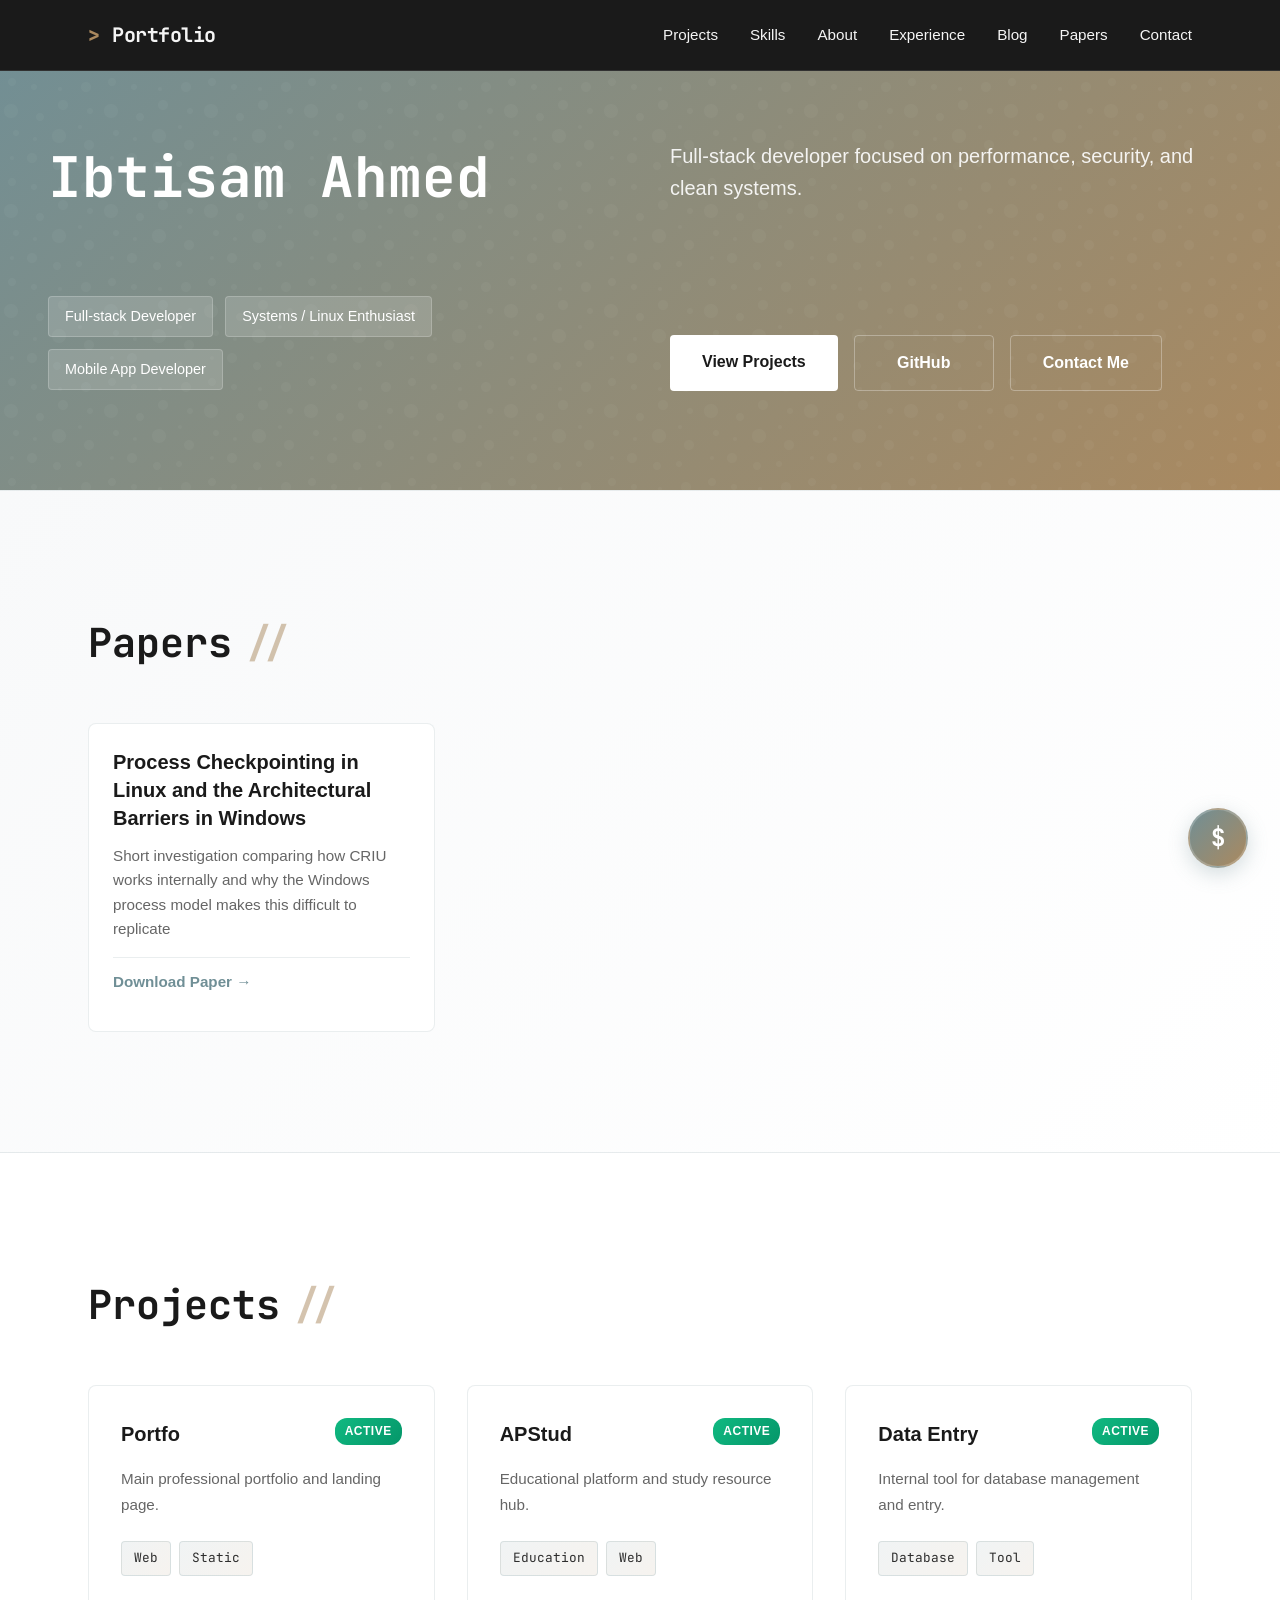
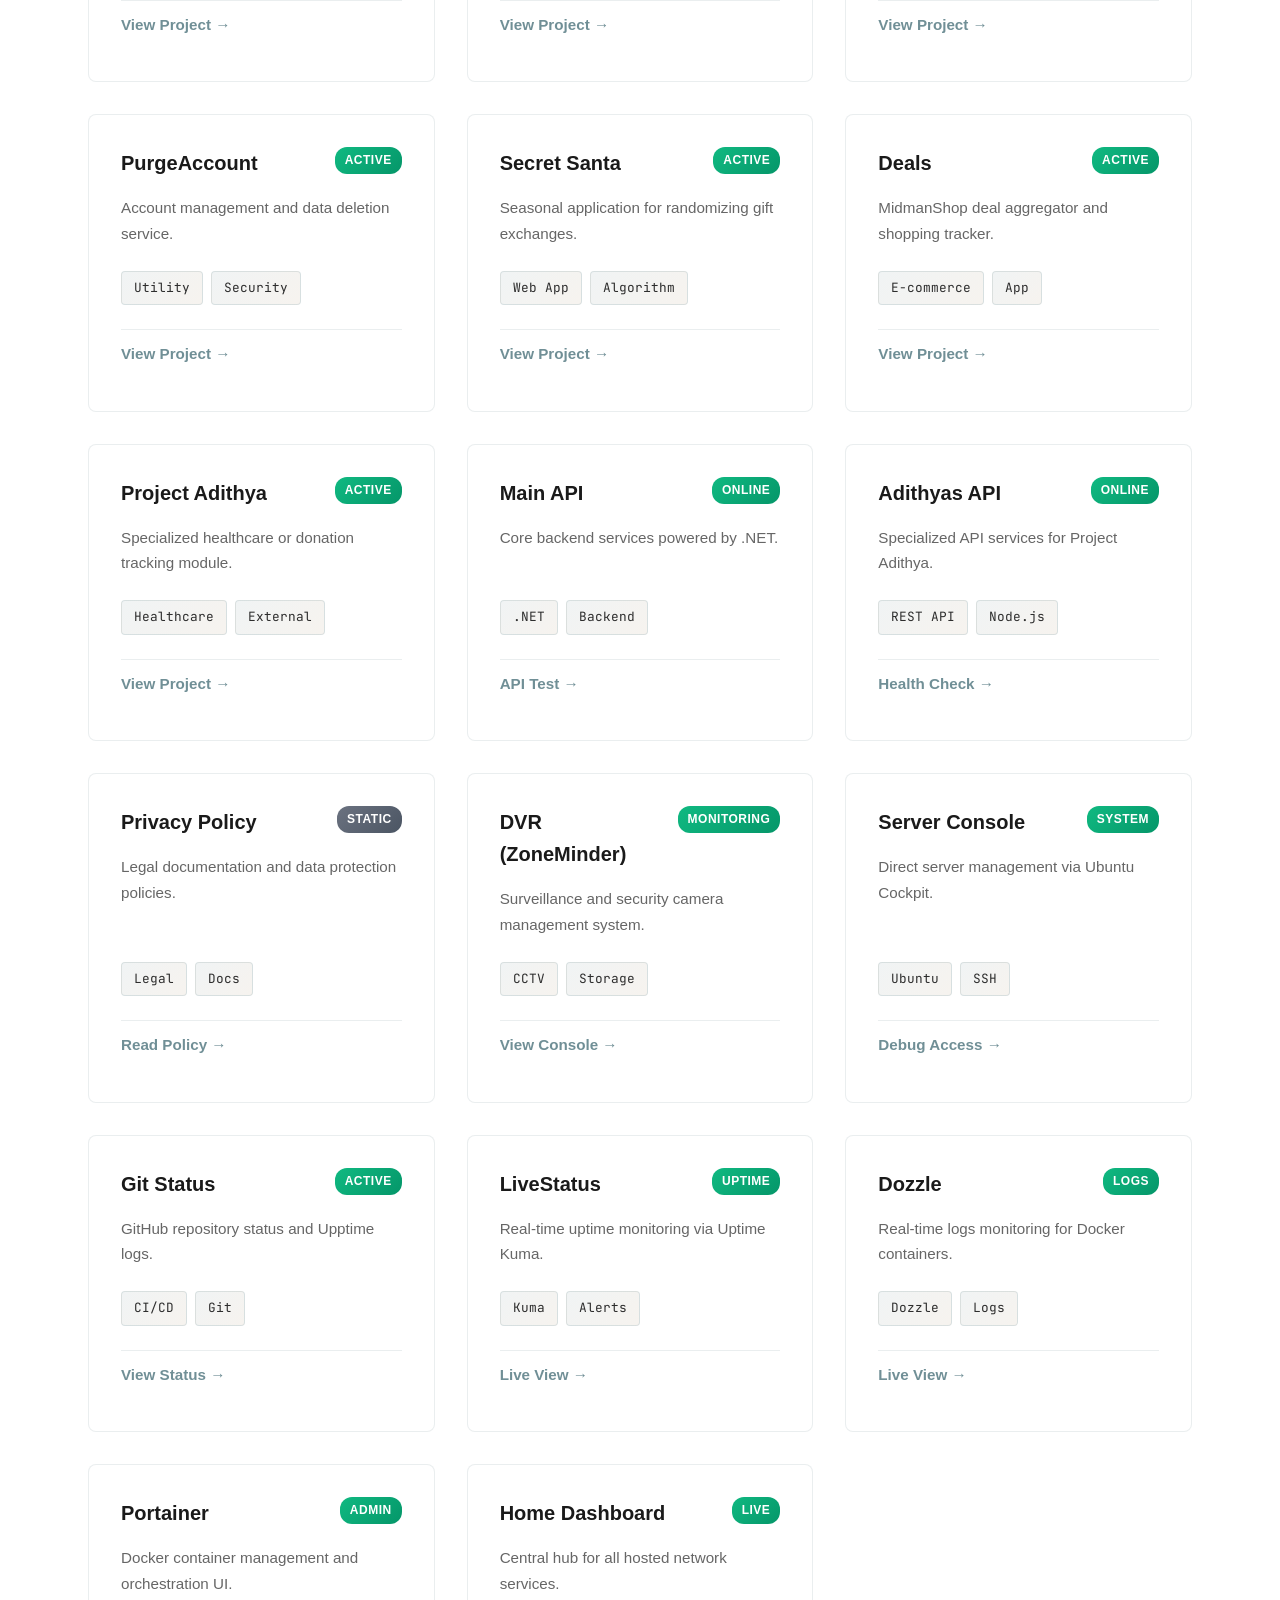
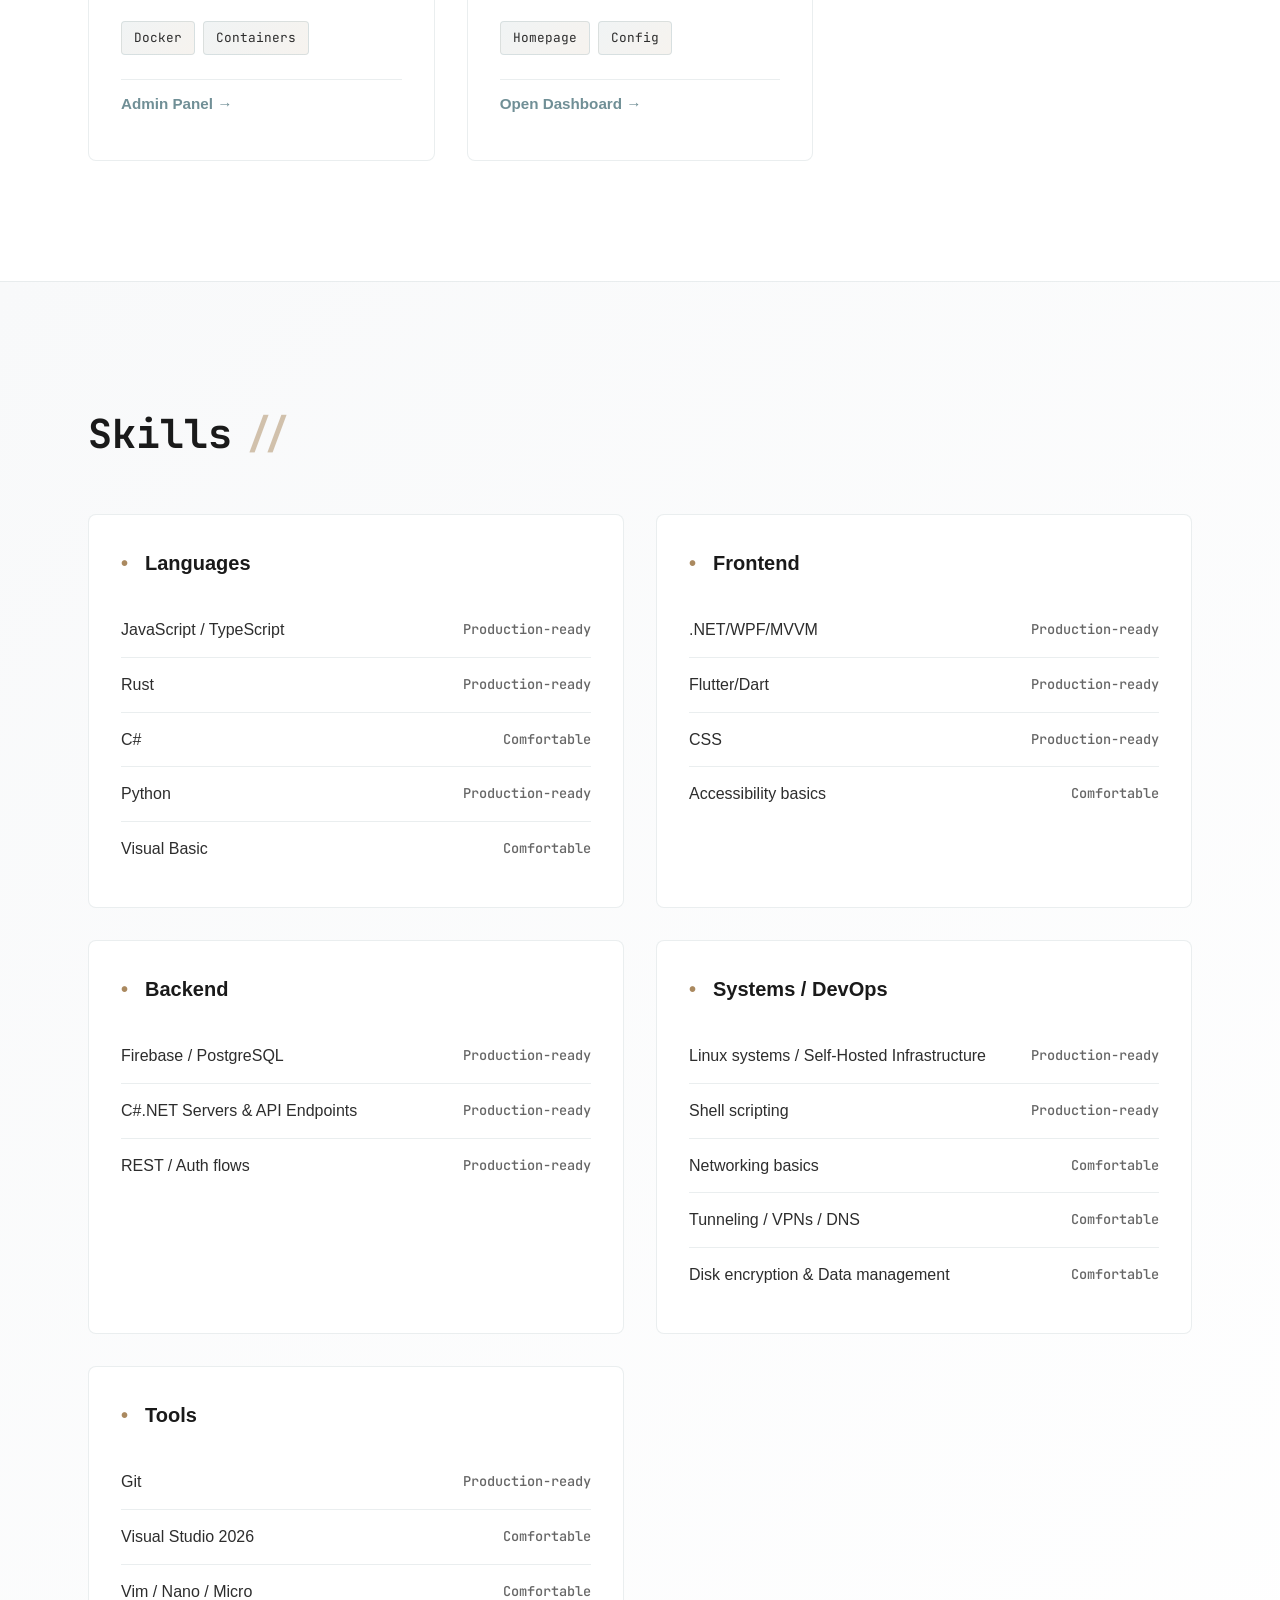
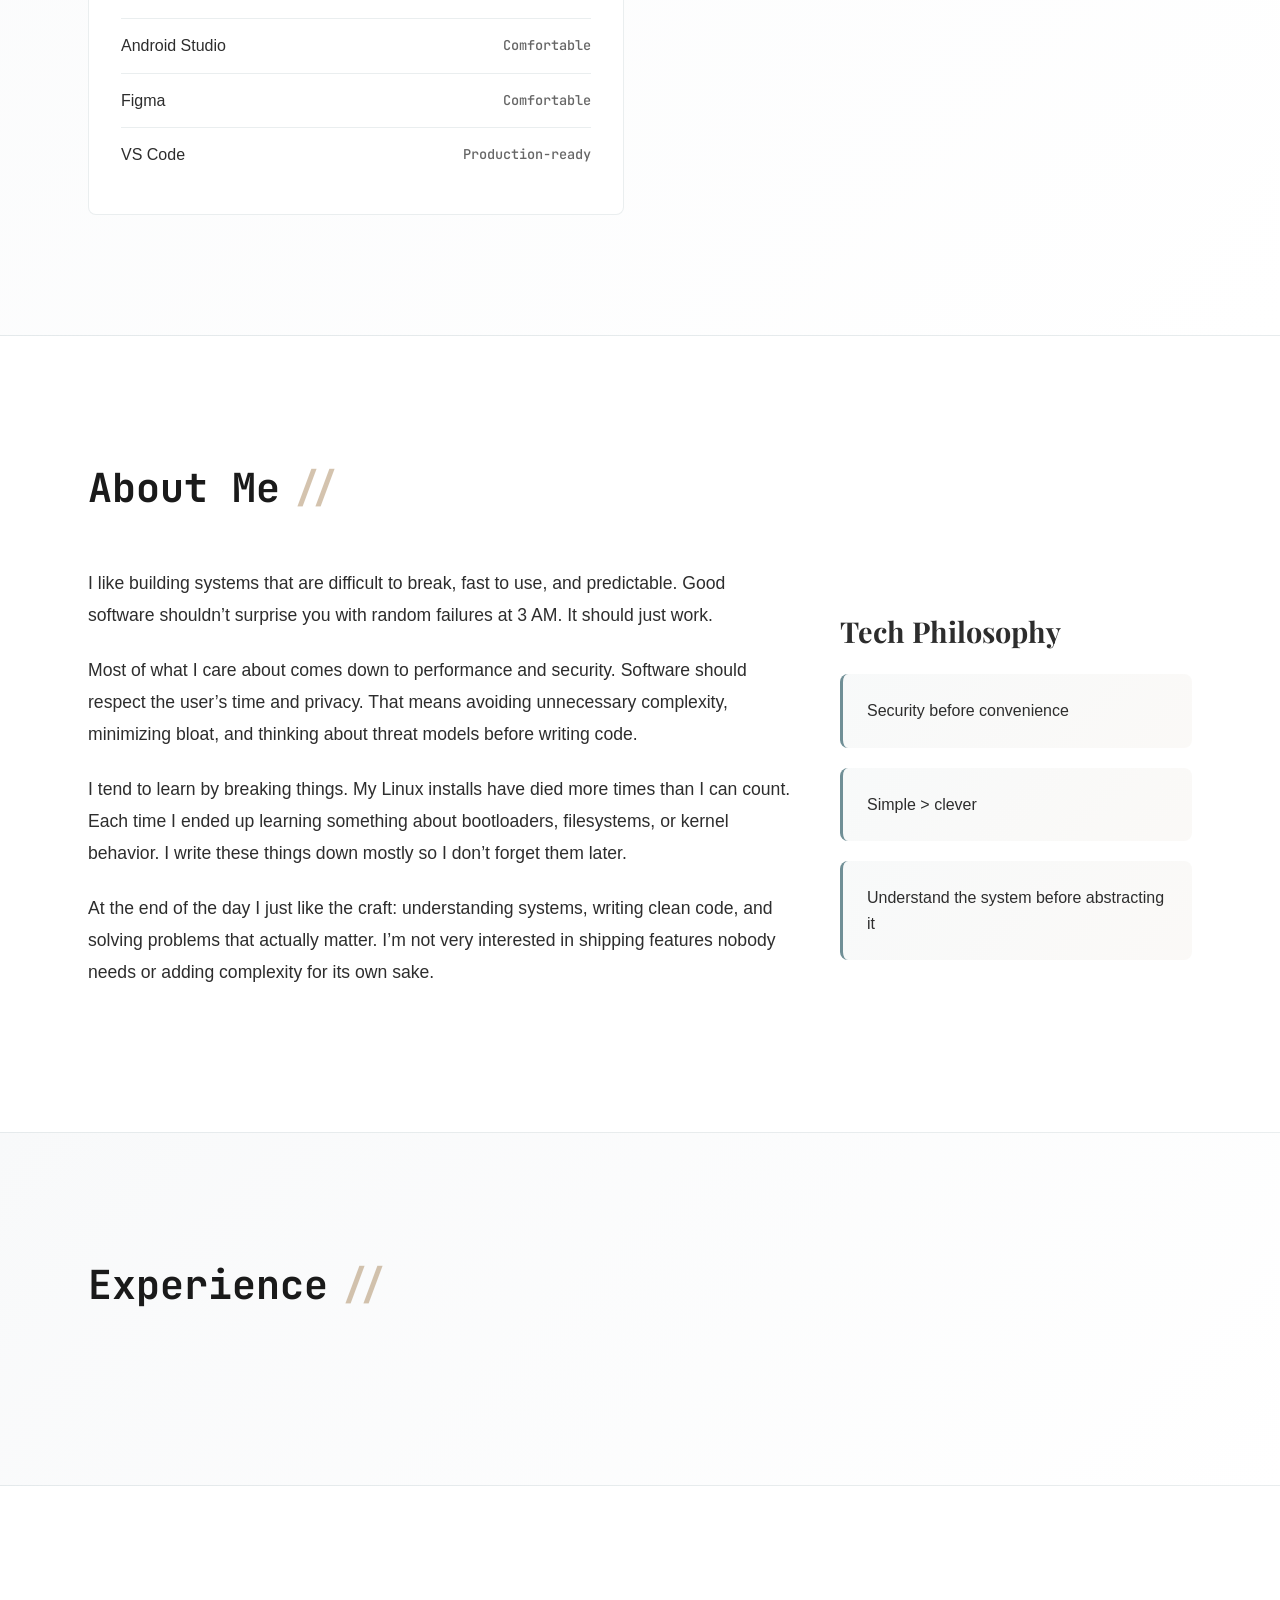
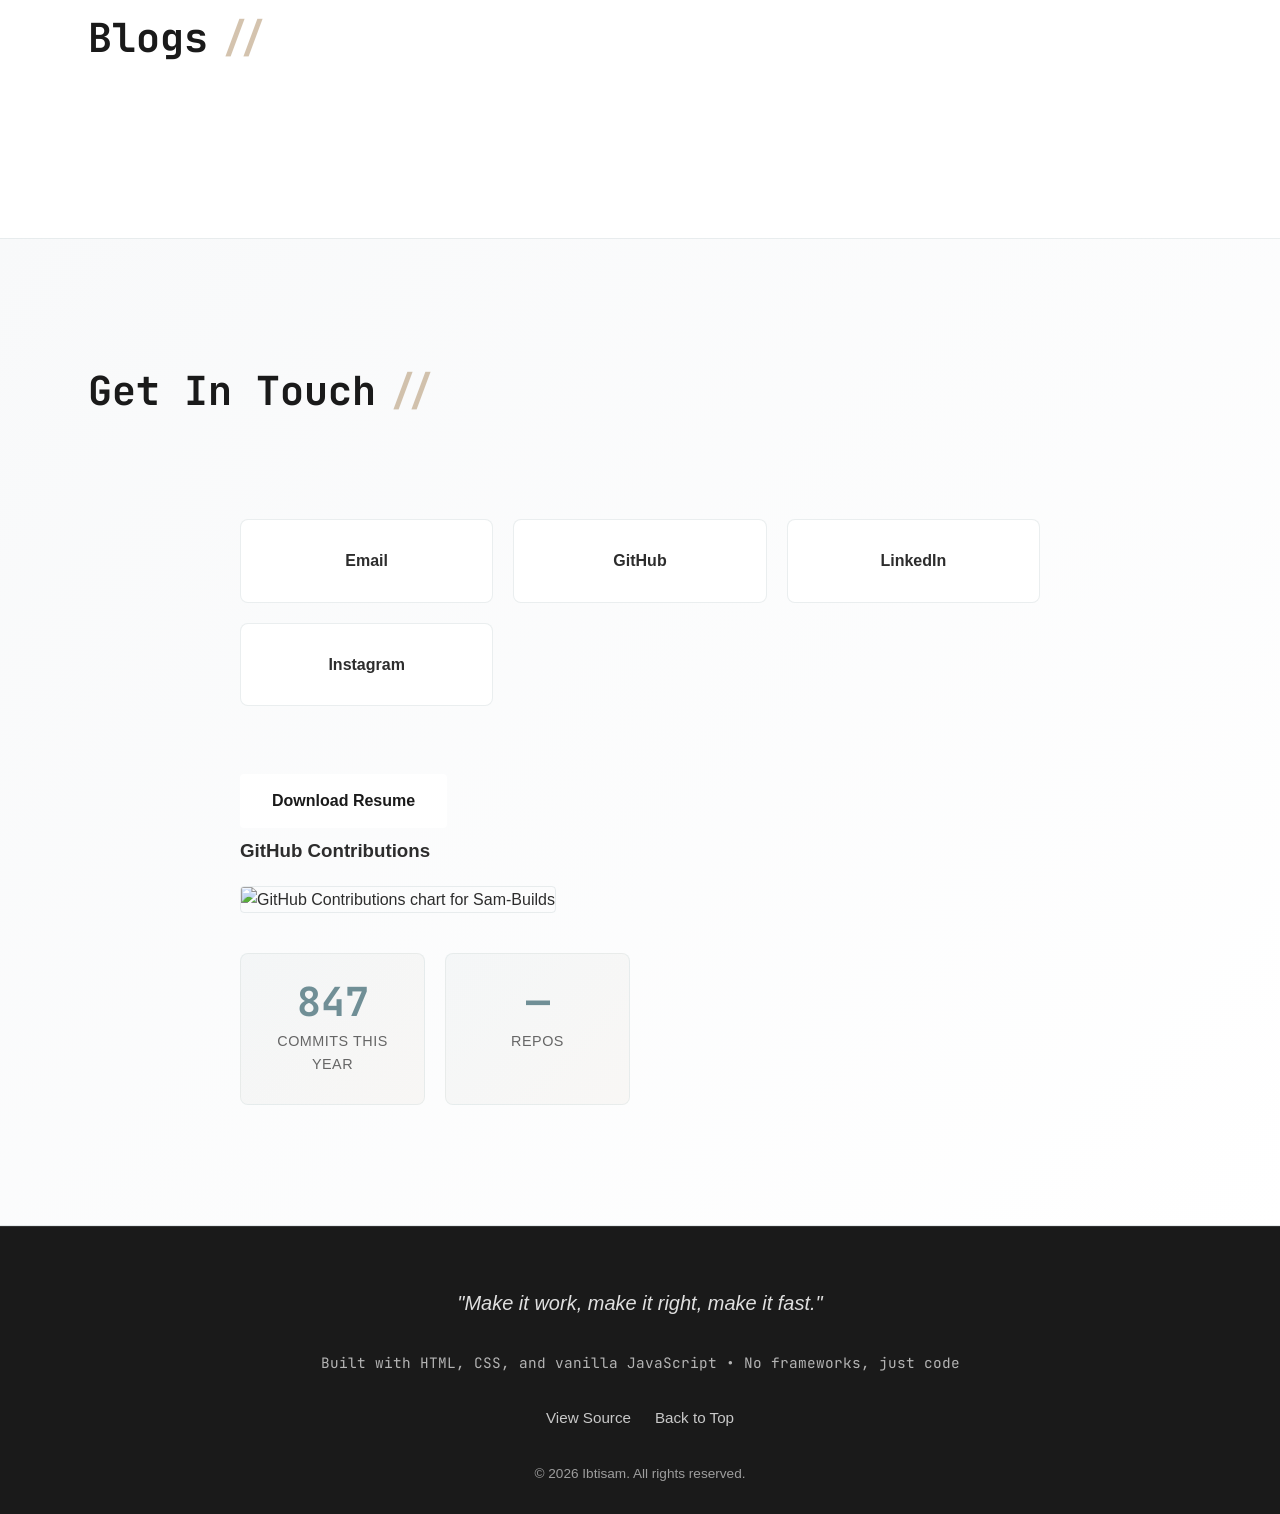
==== commit 78e5fcb9: "UpdatedPapersPlacement" ====
--- a/index.html
+++ b/index.html
@@ -1230,6 +1230,12 @@
       <div class="scroll-indicator"></div>
     </section>
 
+       <section id="papers">
+      <div class="container">
+        <h2 class="section-title">Papers</h2>
+        <div class="blog-grid" id="papersGrid"></div>
+      </div>
+    </section>
     <!-- Projects Section -->
     <section class="projects" id="projects">
       <div class="container">
@@ -1296,12 +1302,7 @@
       </div>
     </section>
 
-    <section id="papers">
-      <div class="container">
-        <h2 class="section-title">Papers</h2>
-        <div class="blog-grid" id="papersGrid"></div>
-      </div>
-    </section>
+ 
 
     <!-- Contact Section -->
     <section id="contact">
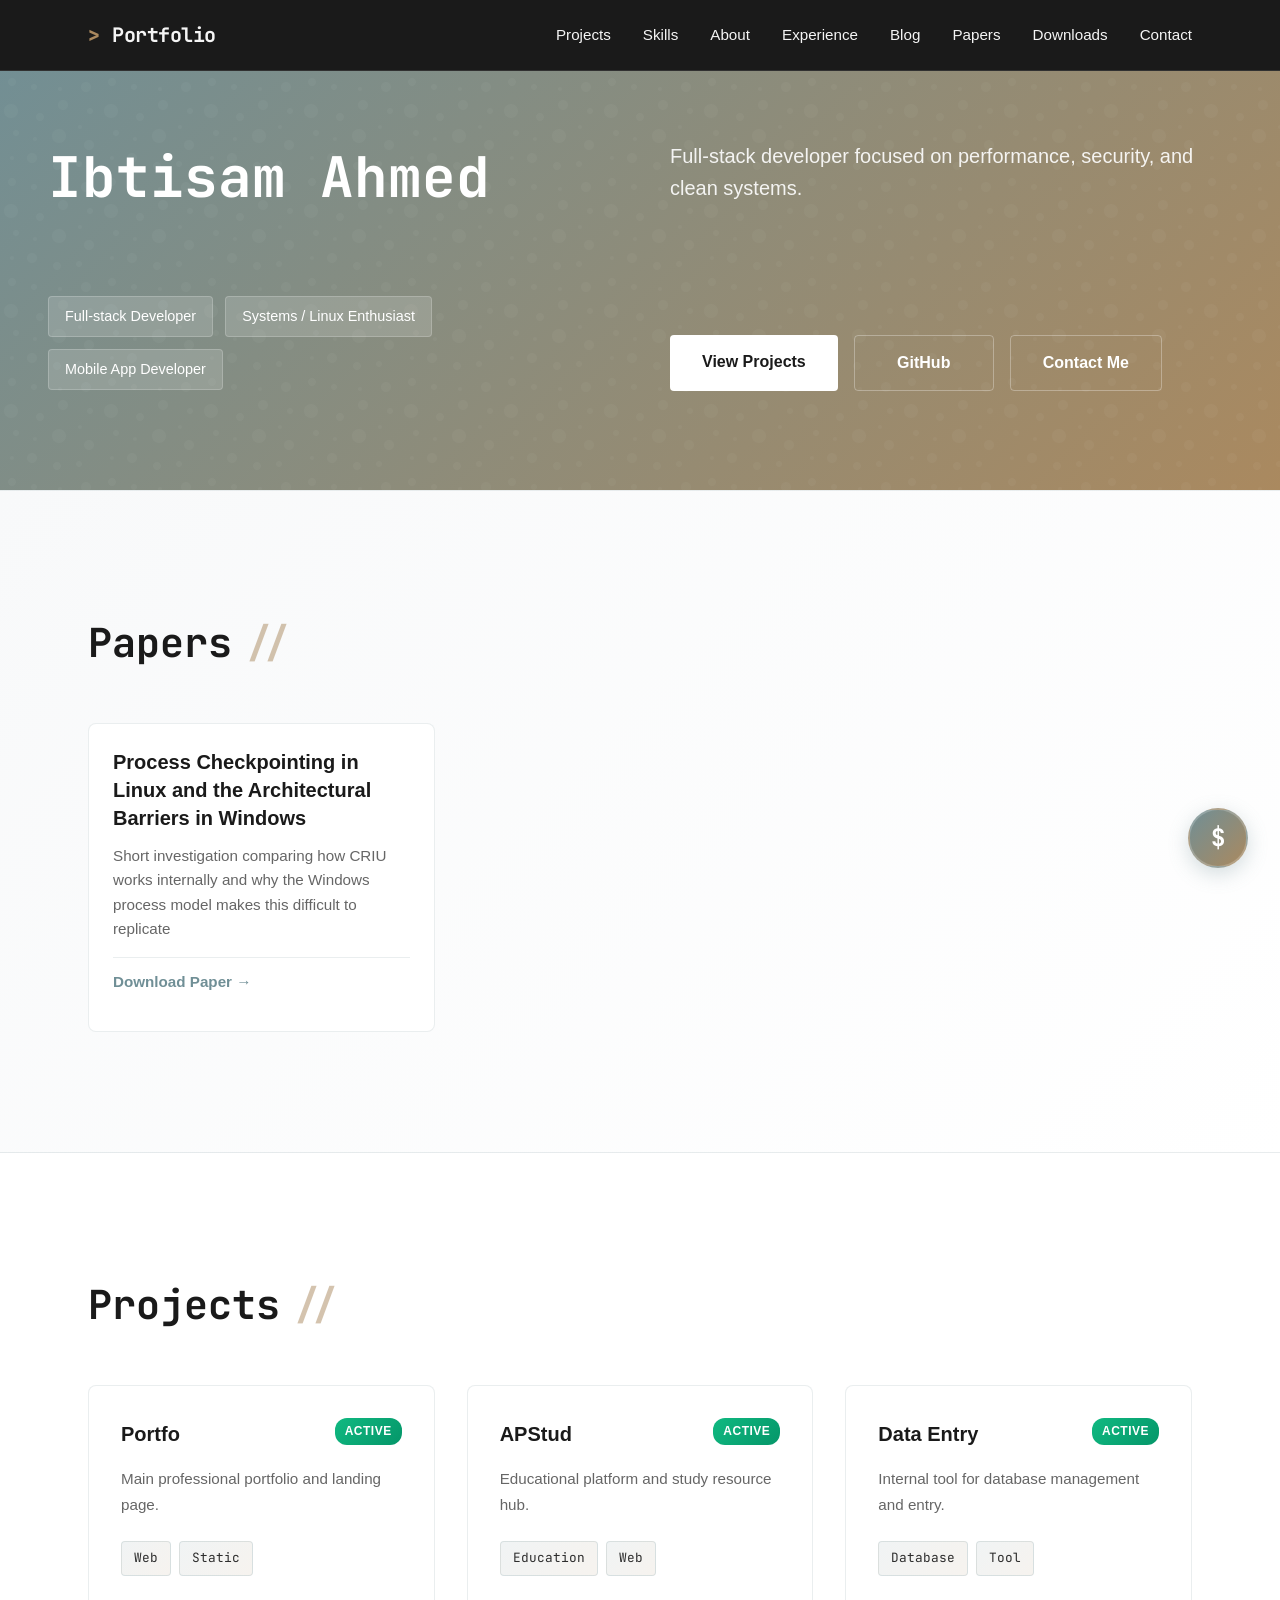
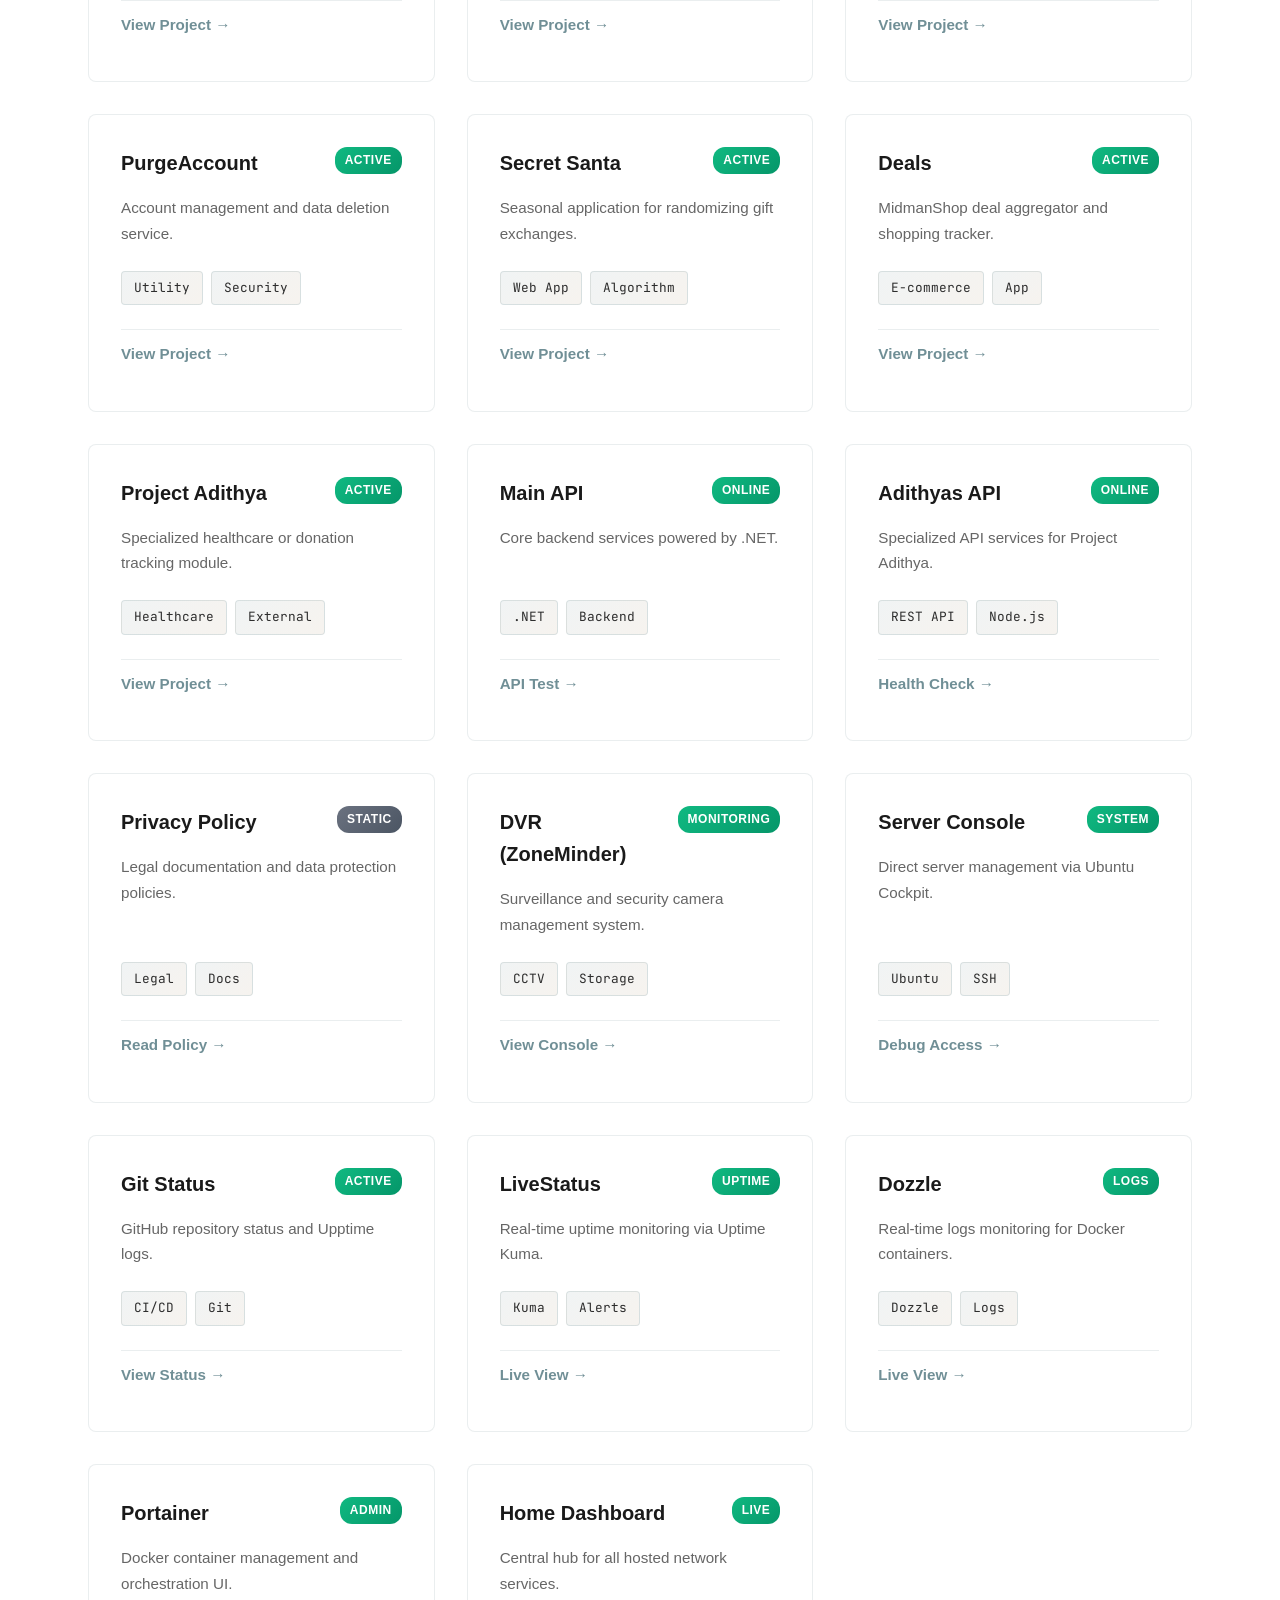
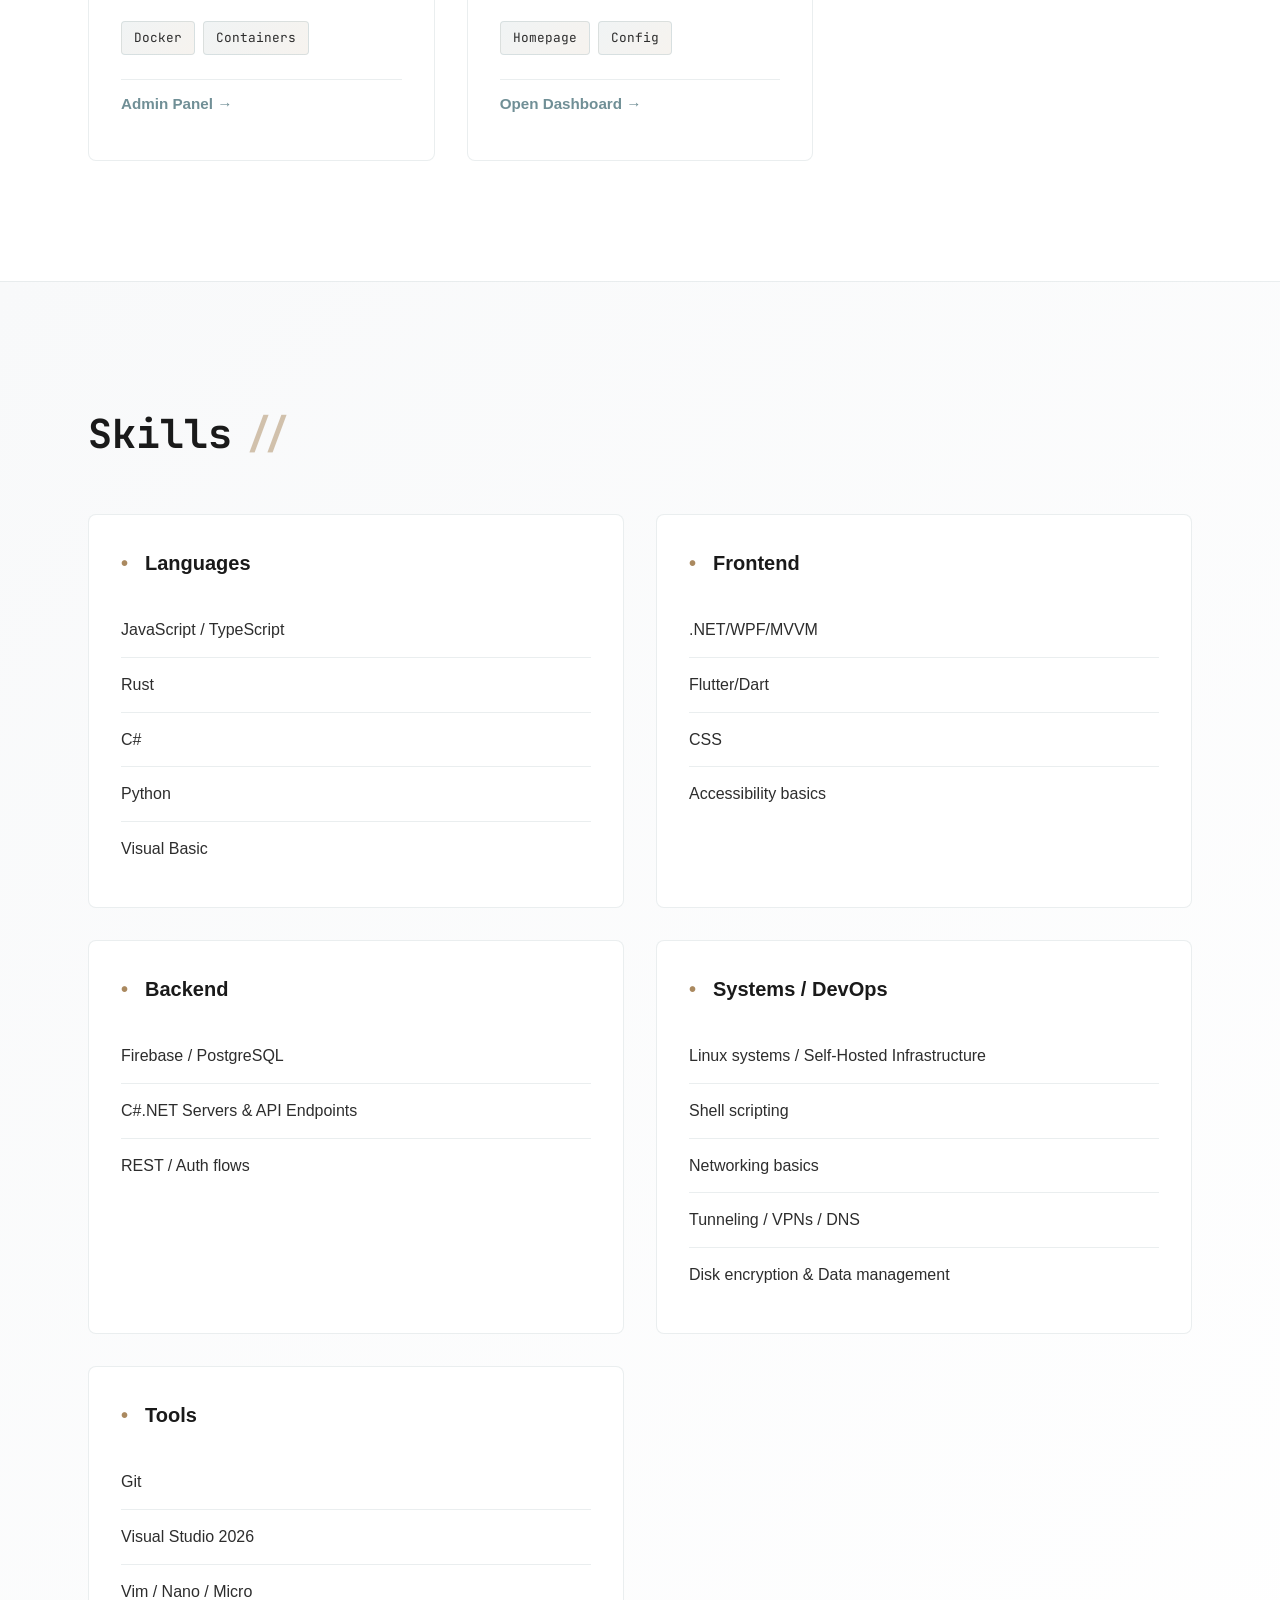
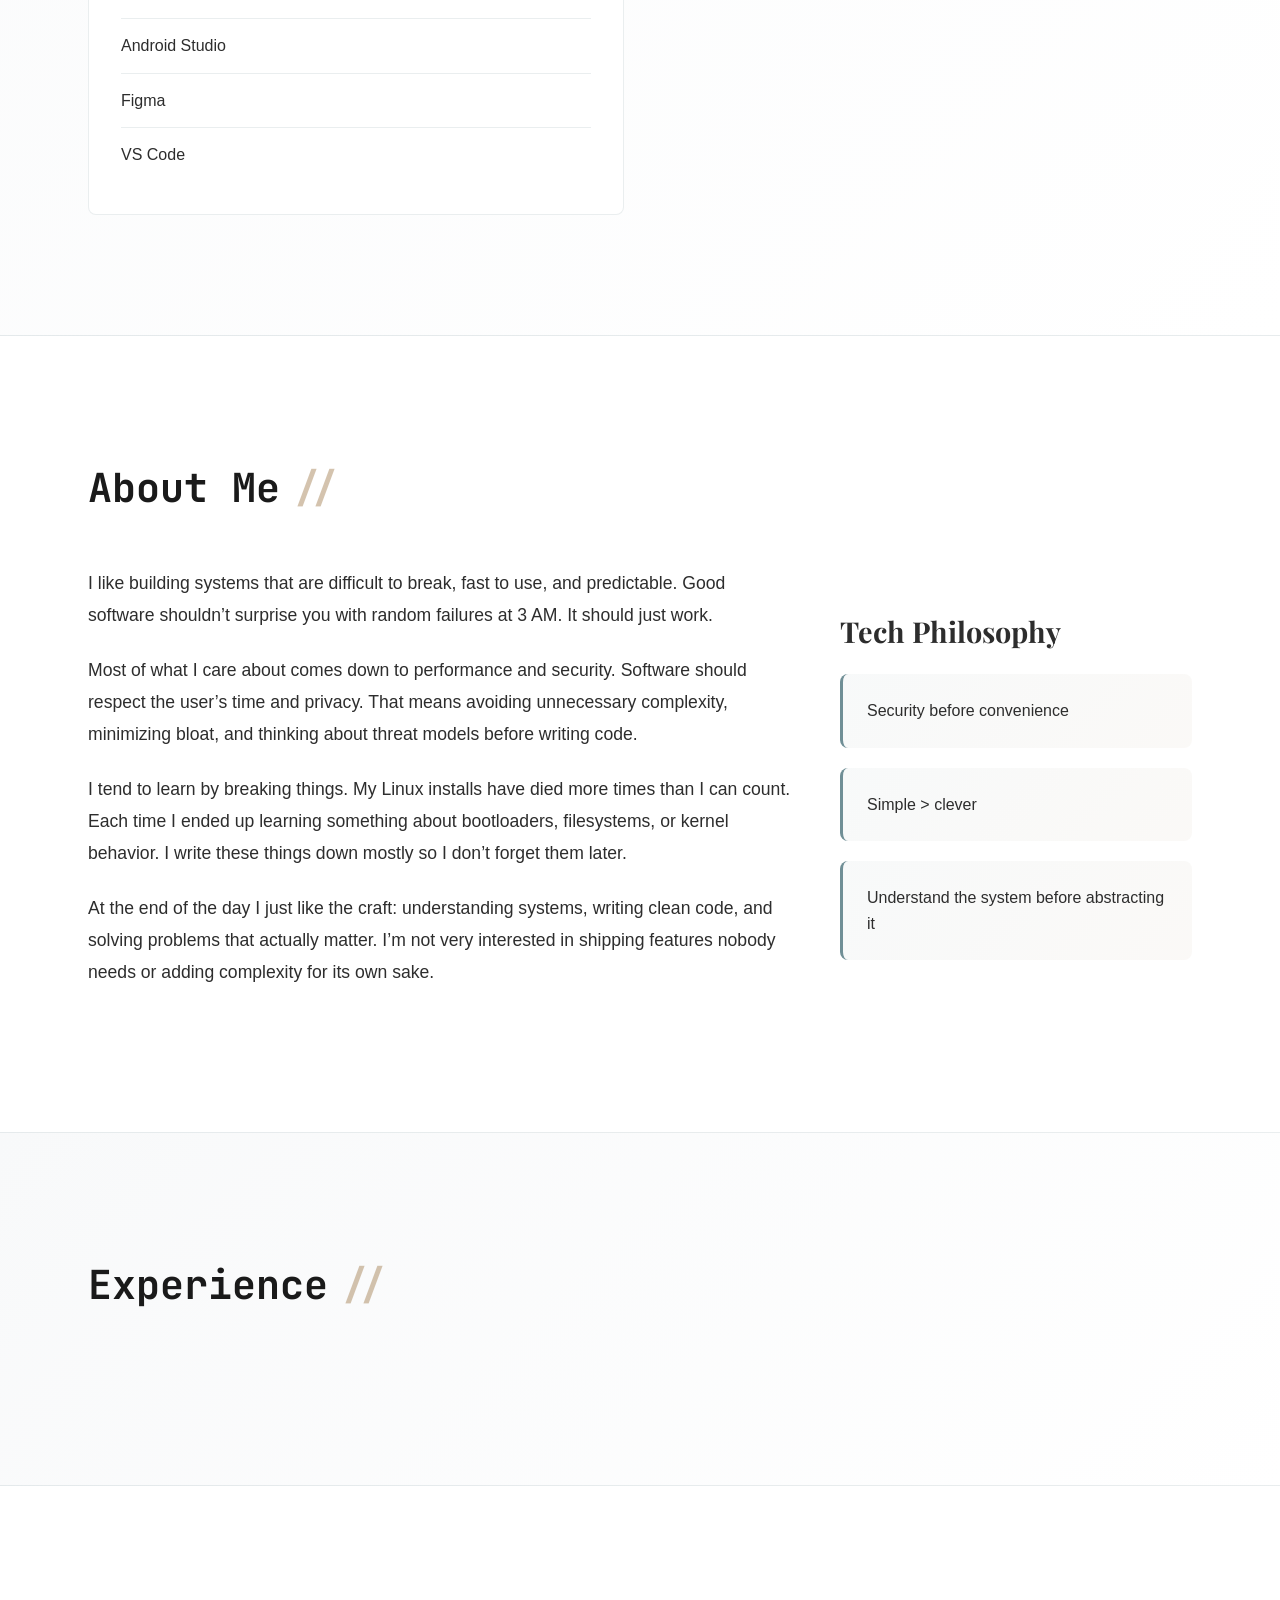
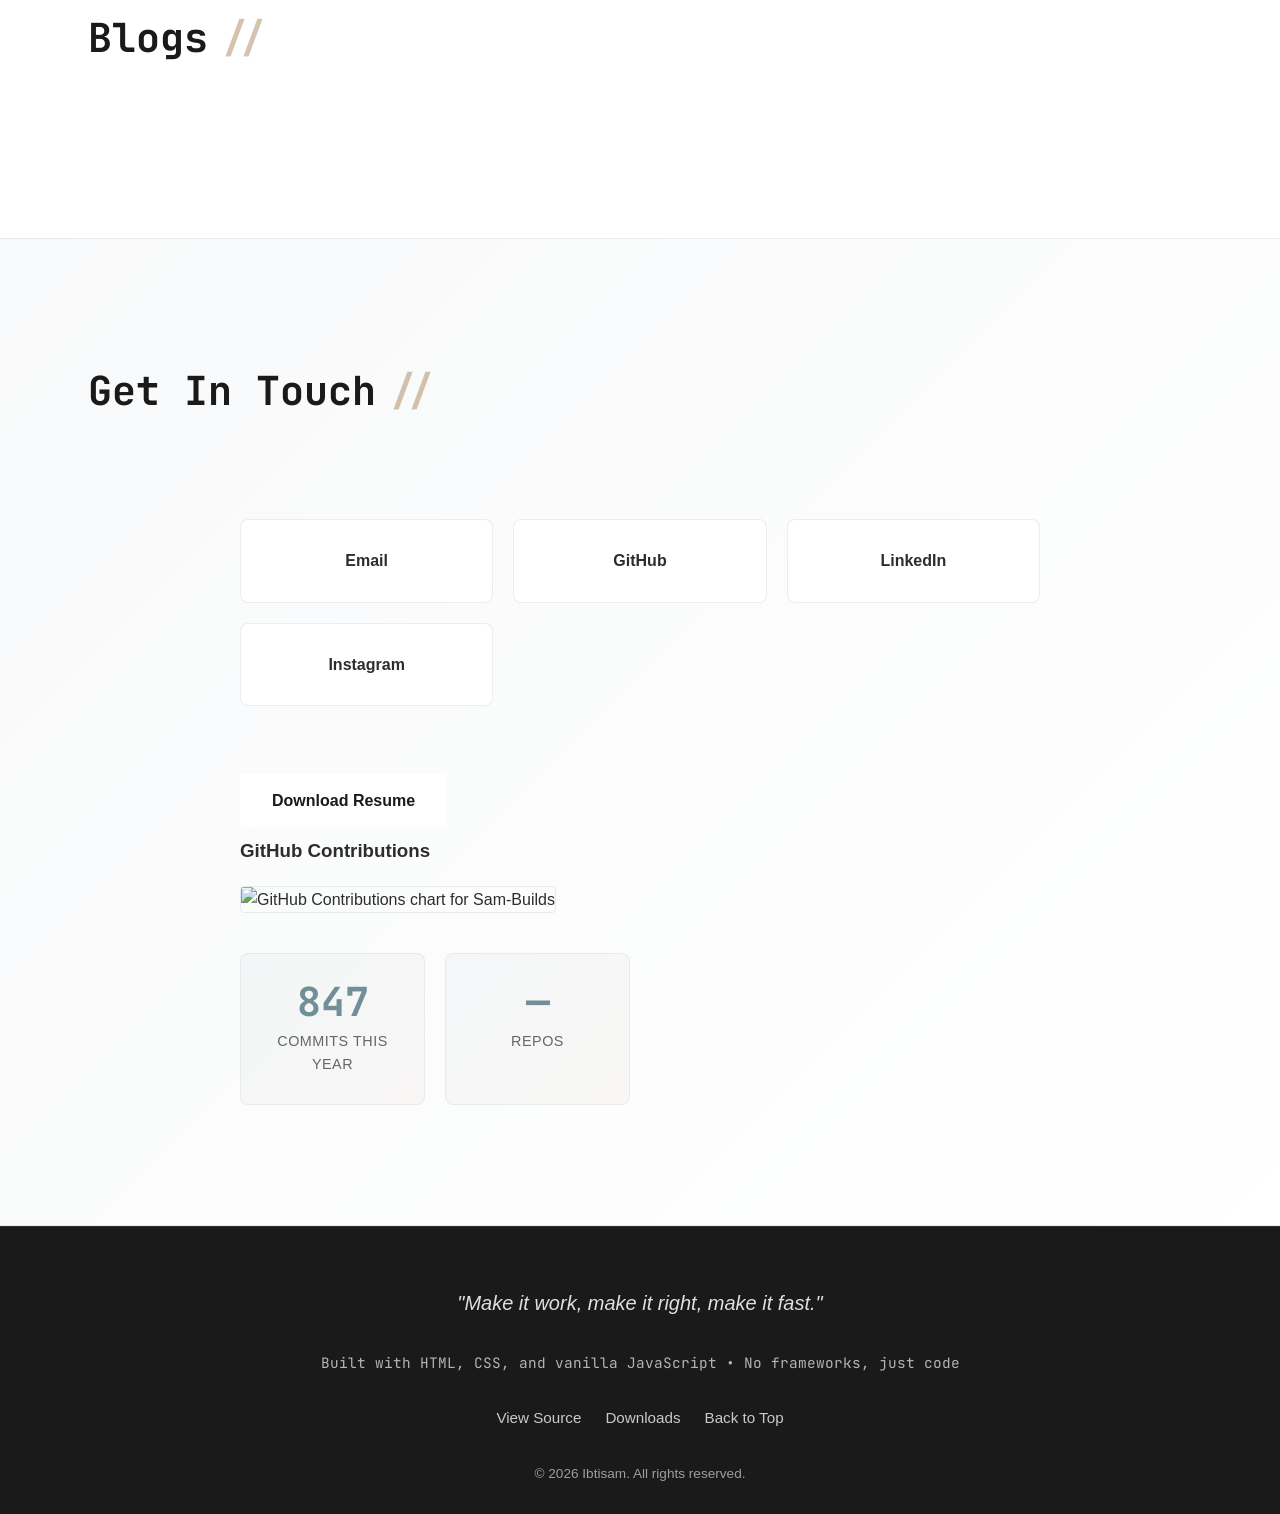
==== commit 17c140d3: "Added downloads page" ====
--- a/index.html
+++ b/index.html
@@ -1198,6 +1198,7 @@
           <li><a href="#experience">Experience</a></li>
           <li><a href="#blog">Blog</a></li>
           <li><a href="#papers">Papers</a></li>
+          <li><a href="./downloads/">Downloads</a></li>
           <li><a href="#contact">Contact</a></li>
         </ul>
       </div>
@@ -1377,6 +1378,7 @@
         </div>
         <div class="footer-links">
           <a href="https://github.com/Sam-Builds/portfolio">View Source</a>
+          <a href="./downloads/">Downloads</a>
           <a href="#home">Back to Top</a>
         </div>
         <div class="copyright">© 2026 Ibtisam. All rights reserved.</div>
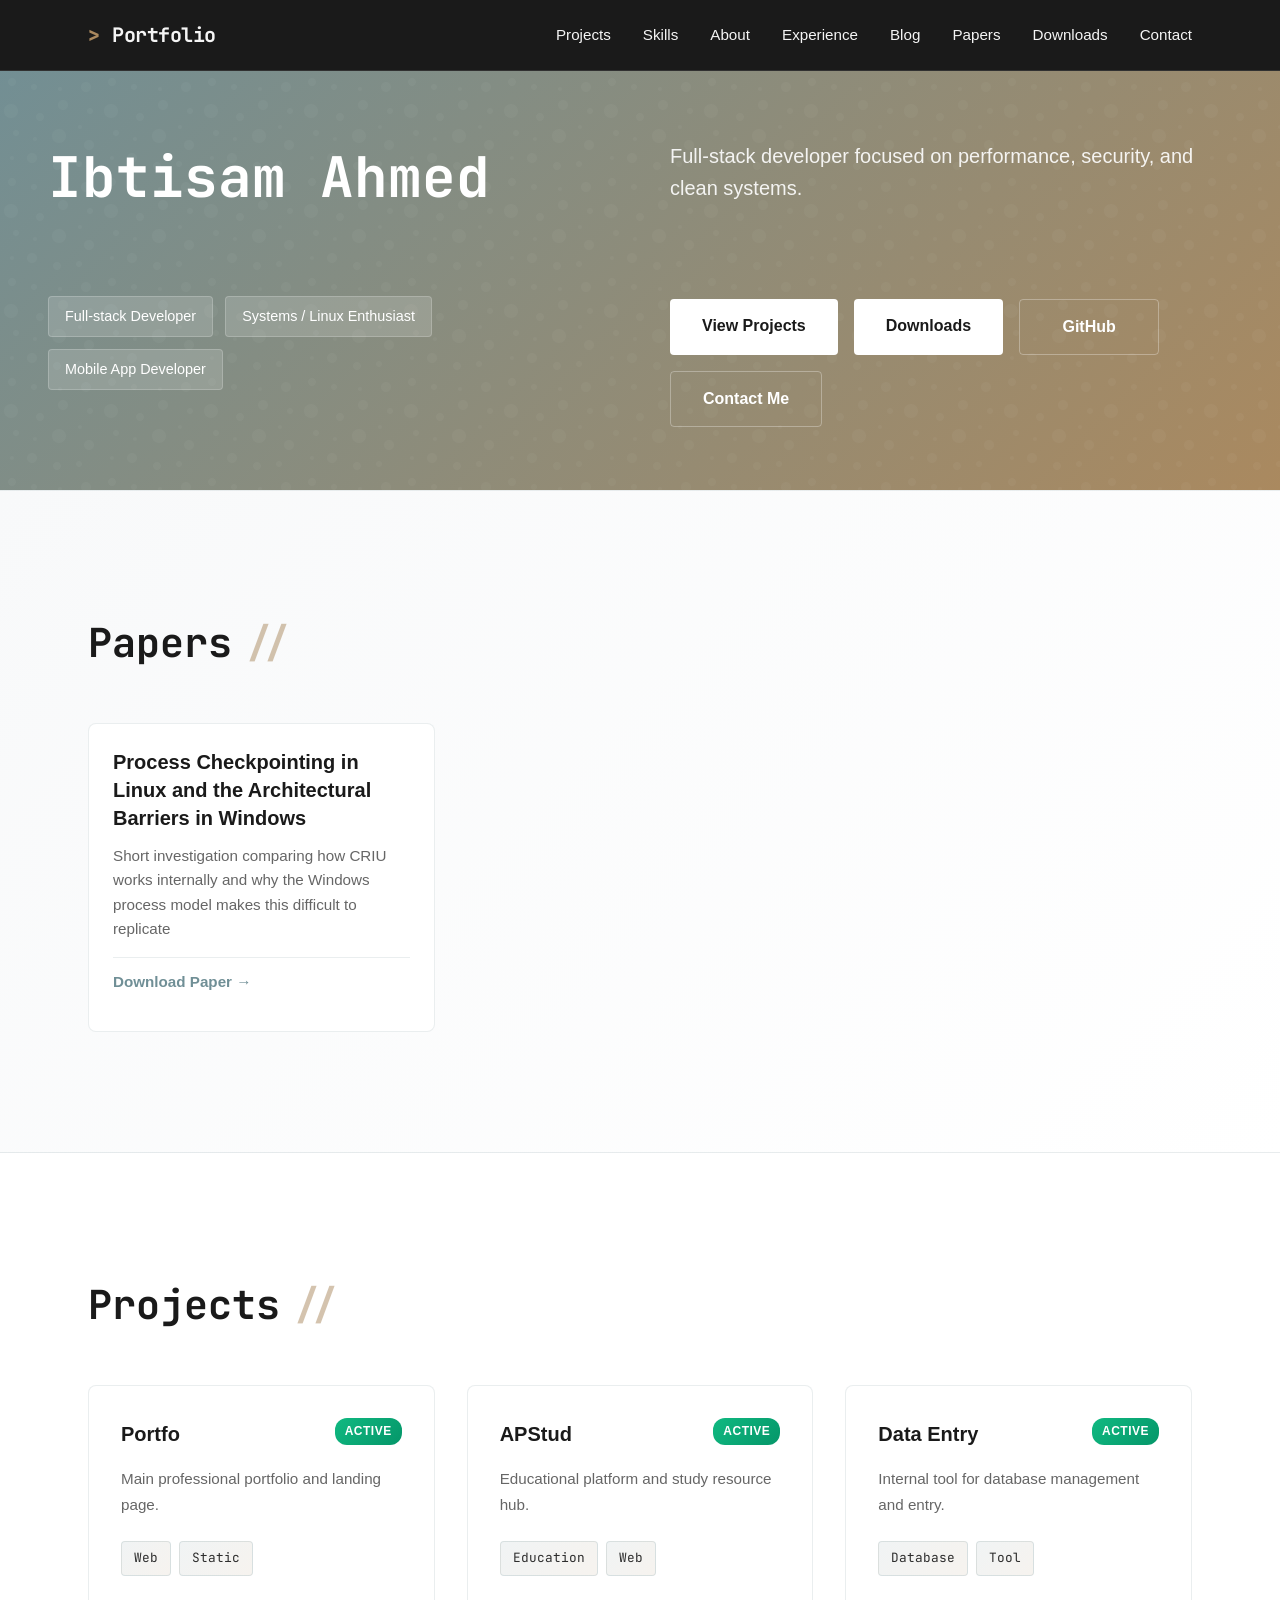
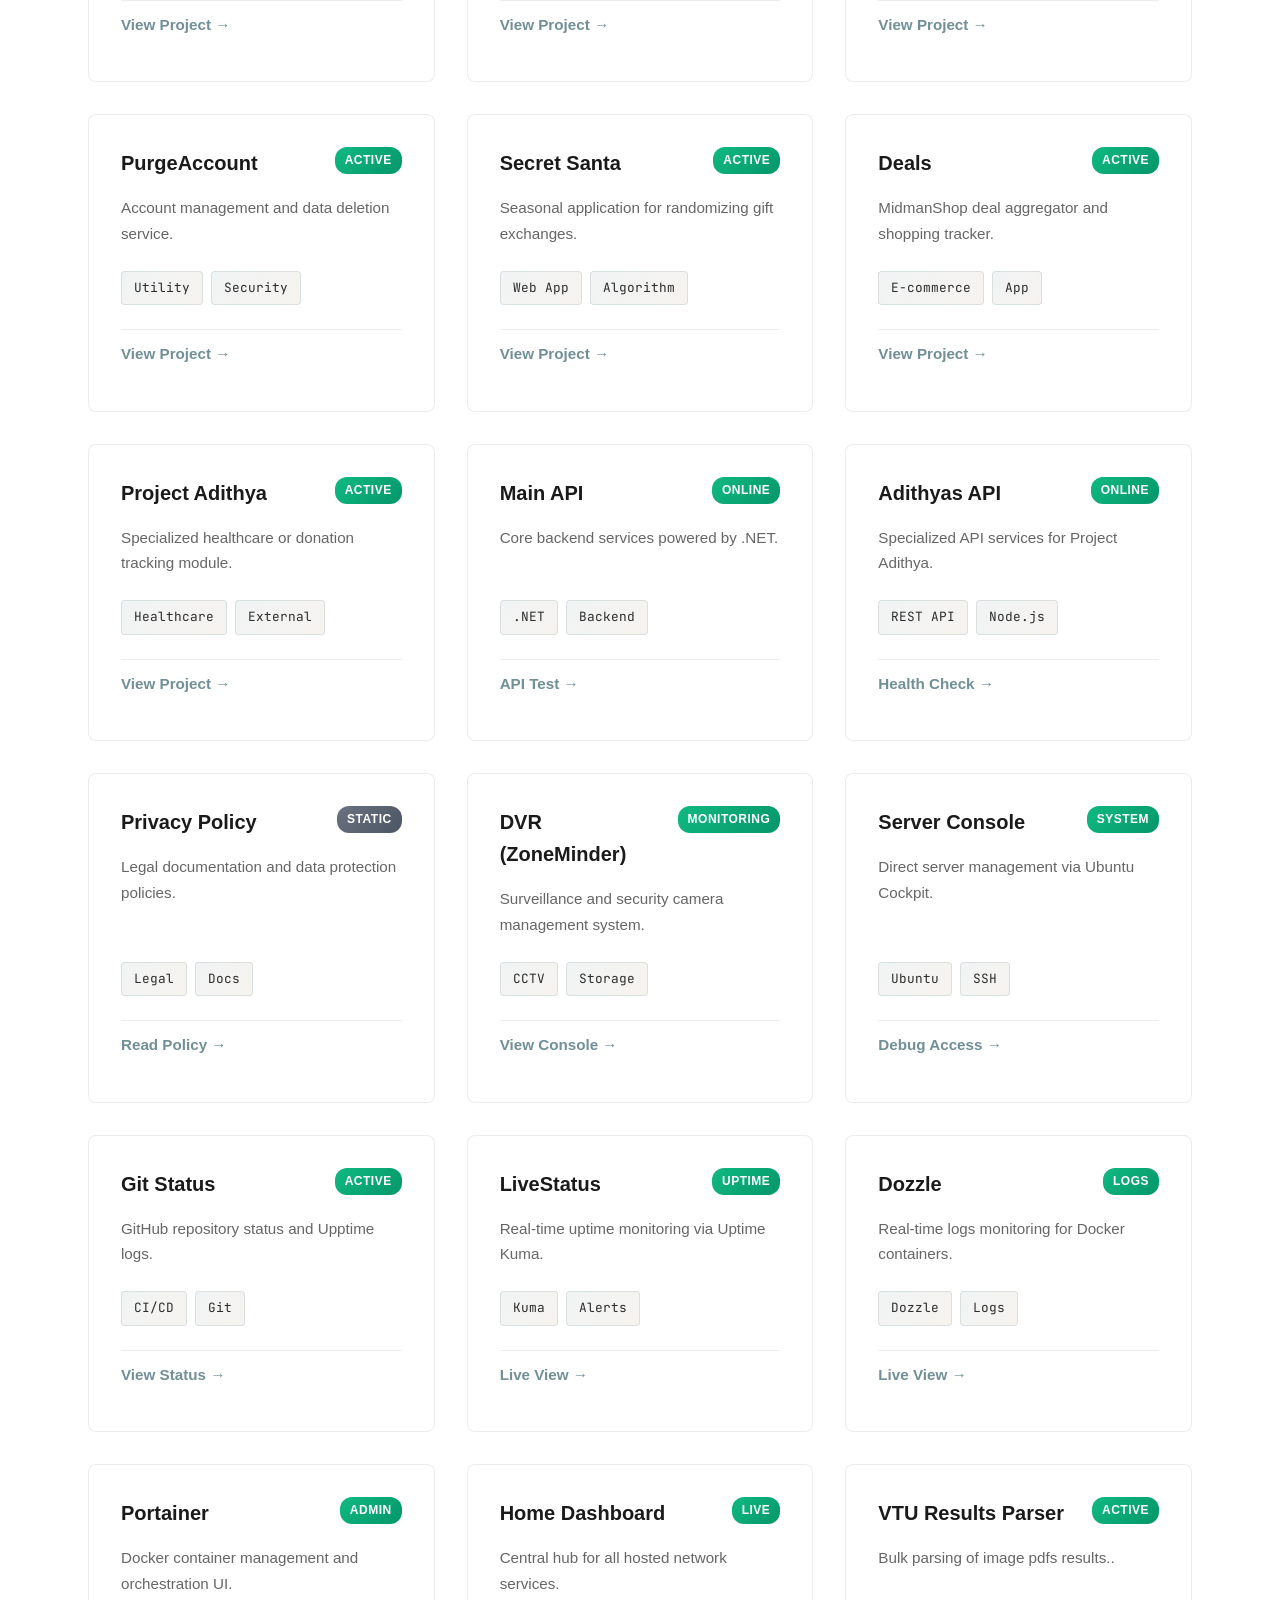
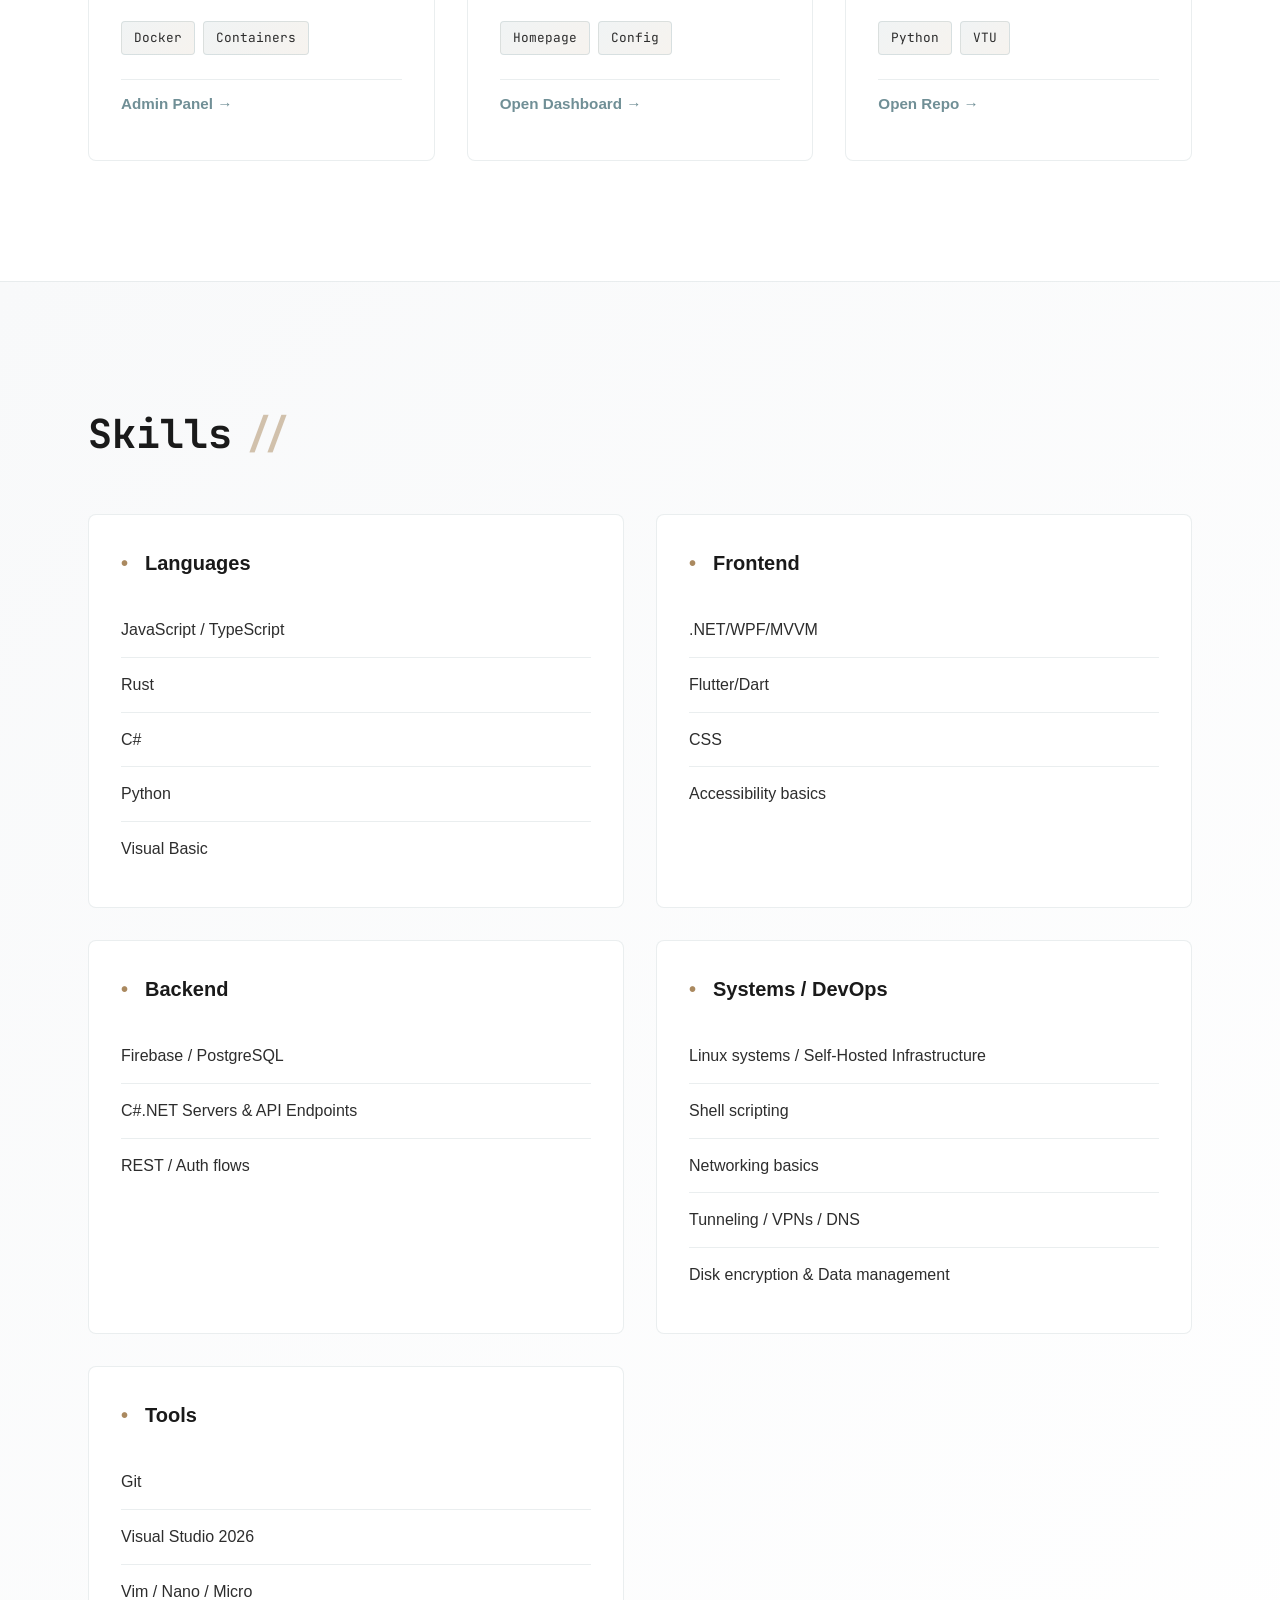
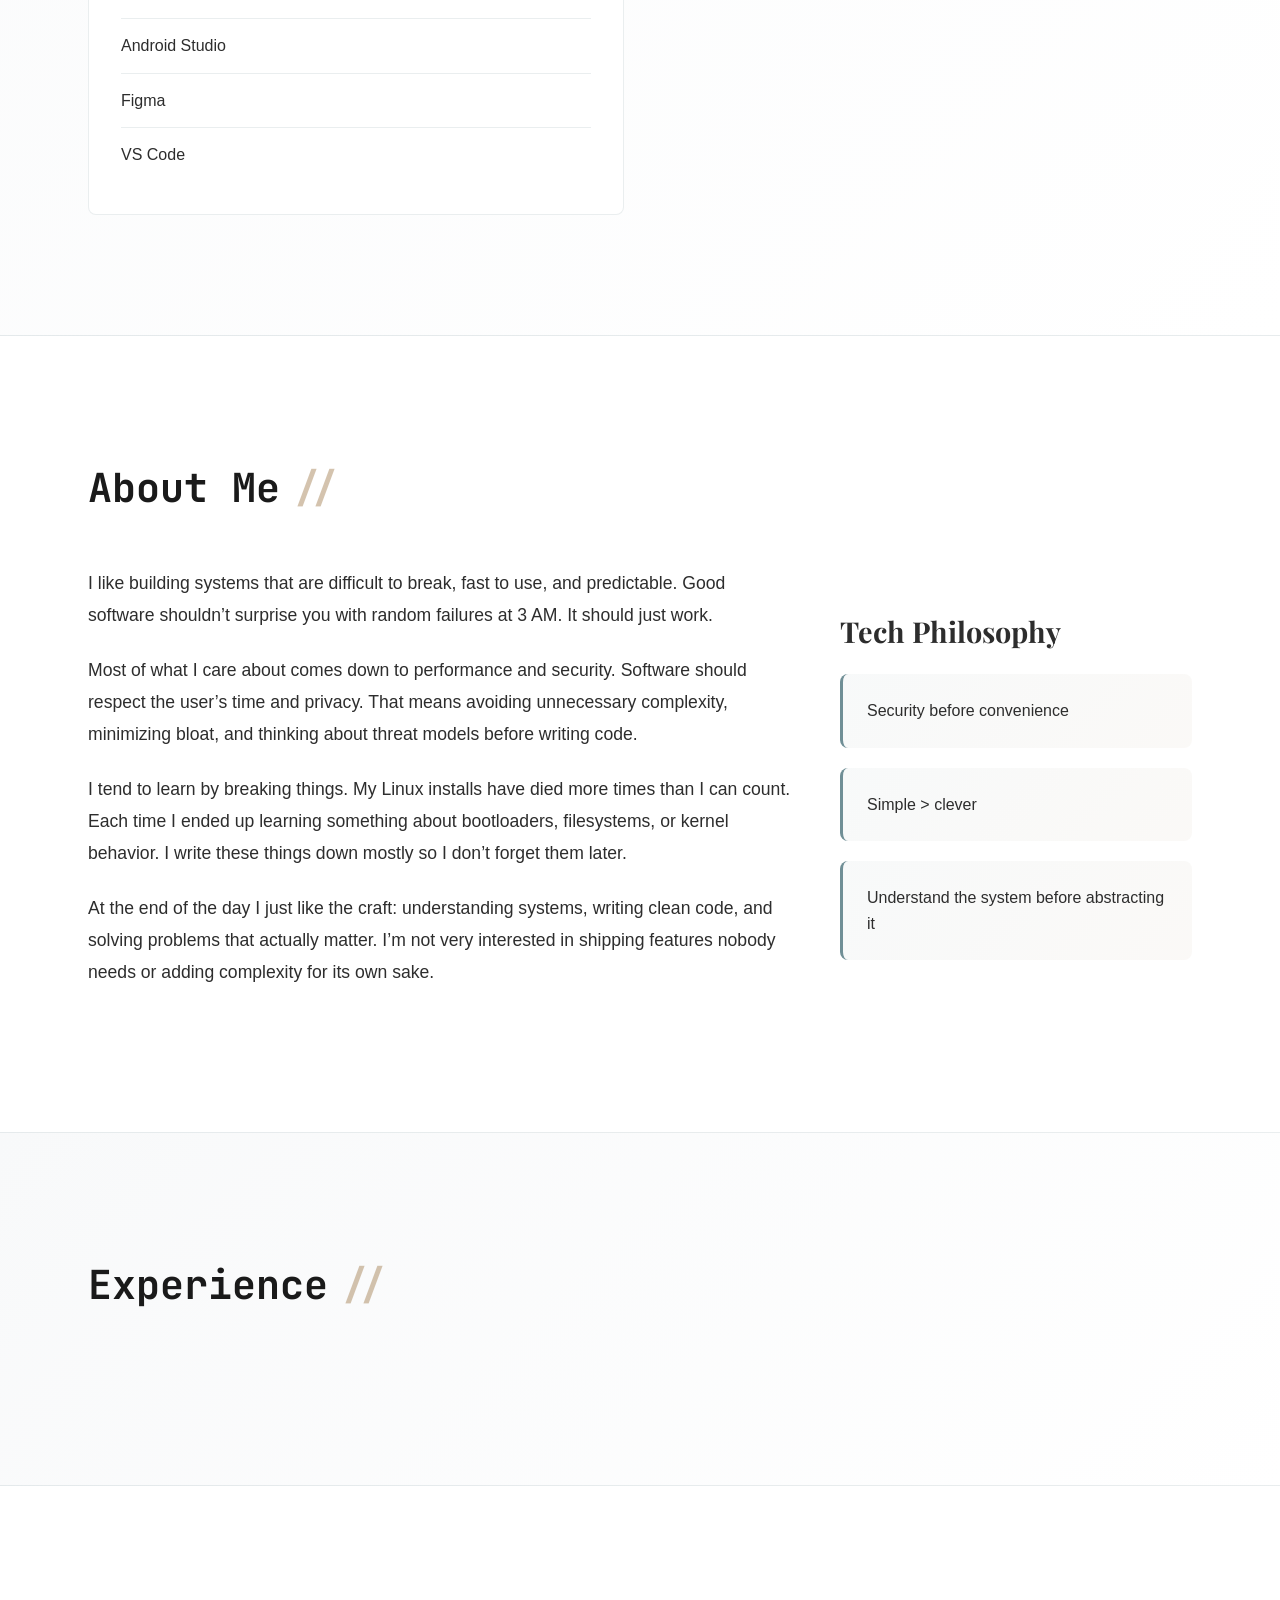
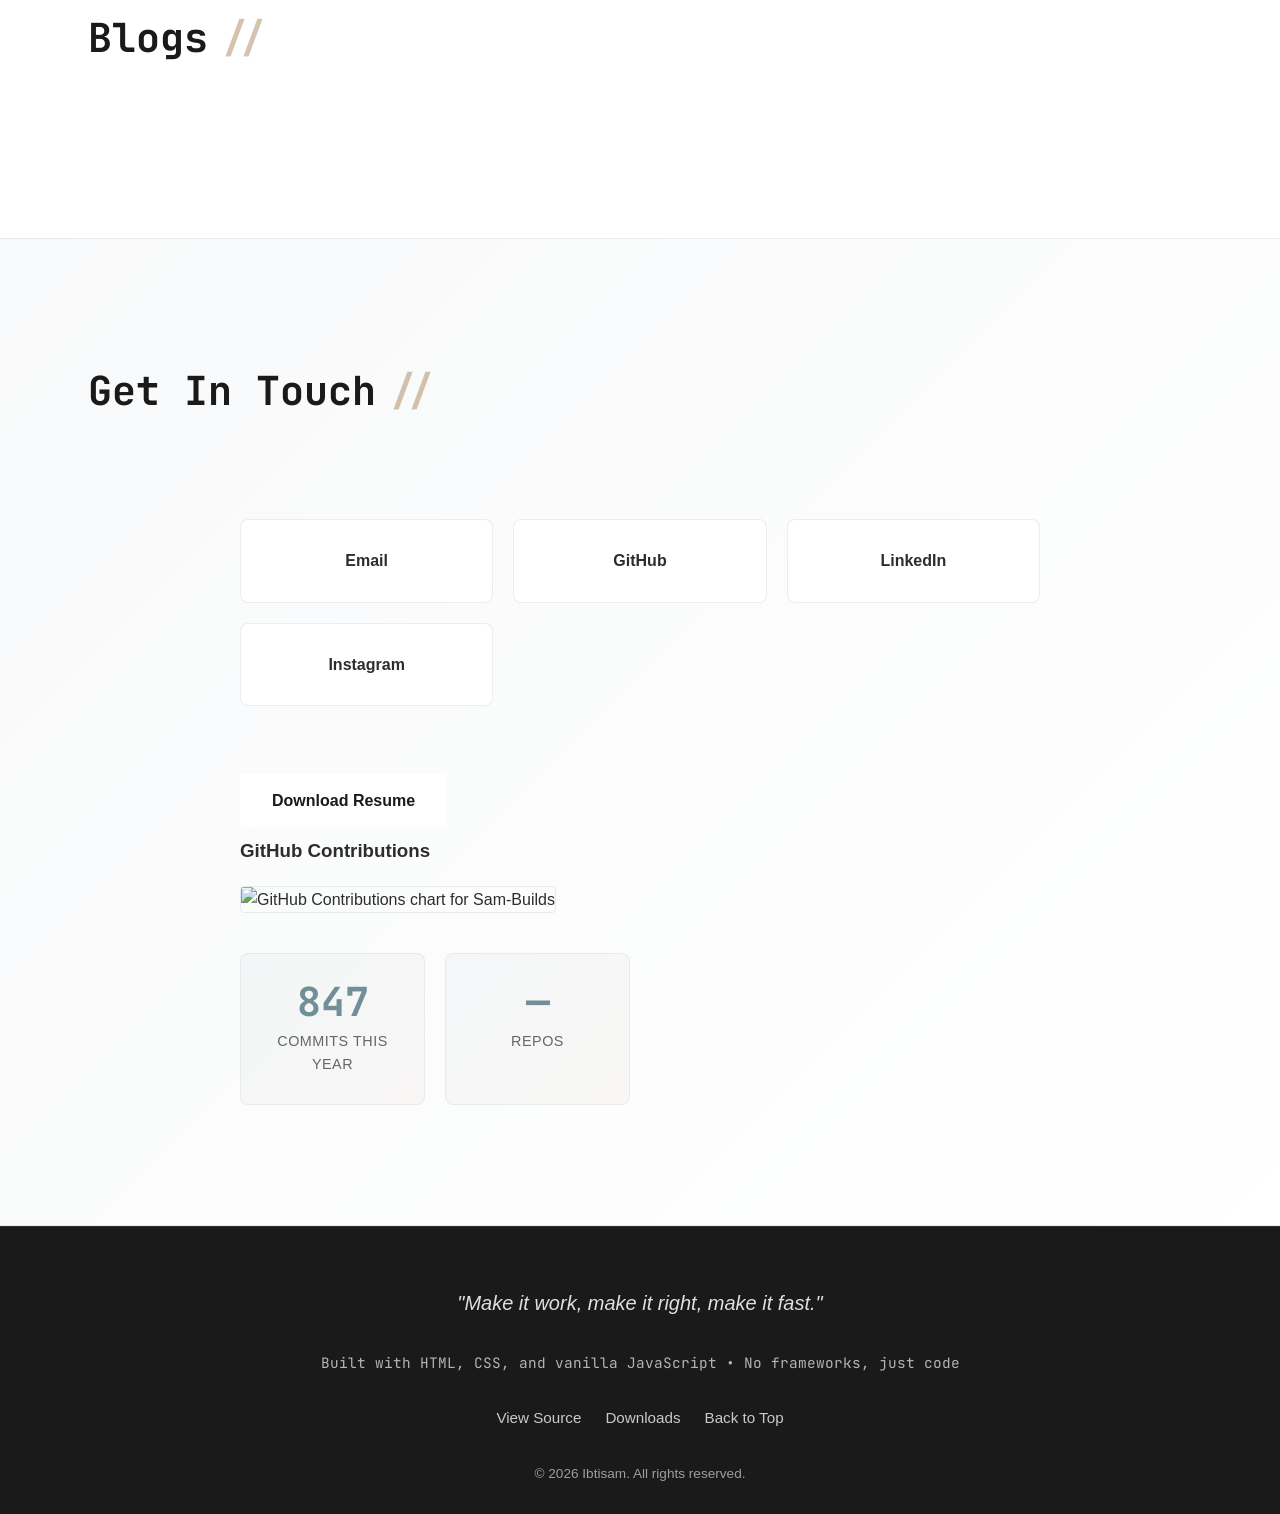
==== commit a90c6938: "Fixed mobile view" ====
--- a/index.html
+++ b/index.html
@@ -1219,6 +1219,7 @@
         </div>
         <div class="cta-buttons">
           <a href="#projects" class="btn btn-primary">View Projects</a>
+          <a href="./downloads/" class="btn btn-primary">Downloads</a>
           <a
             href="https://github.com/Sam-Builds"
             class="btn btn-secondary"
@@ -1385,8 +1386,6 @@
       </div>
     </footer>
 
-    <!-- Terminal Easter Egg -->
-    <div class="terminal-trigger" onclick="toggleTerminal()">$</div>
  
 
     <script>
